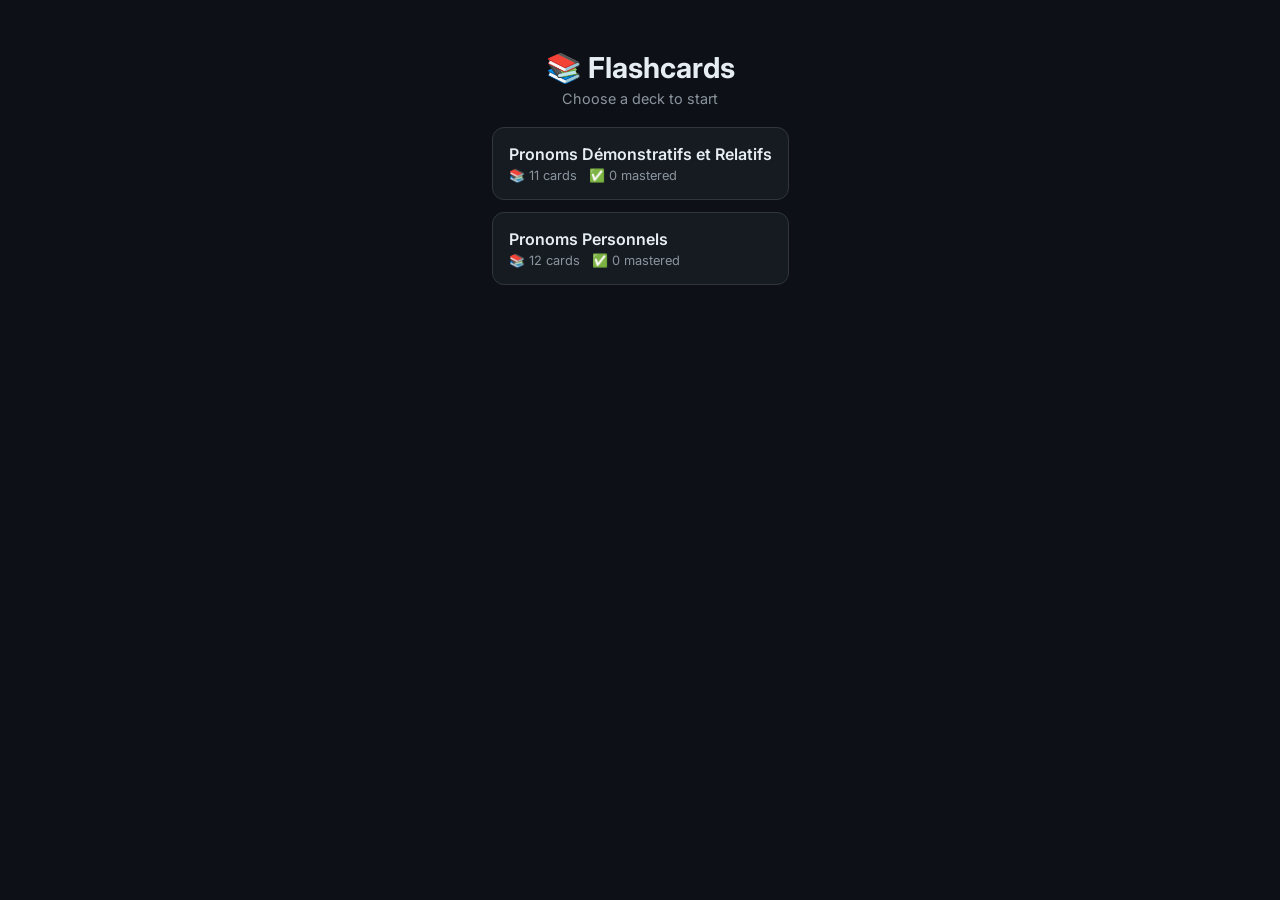
==== french-flashcards-main/index.html @ 209333be "Add files via upload" ====
<!DOCTYPE html>
<html lang="fr">
<head>
    <meta charset="UTF-8">
    <meta name="viewport" content="width=device-width, initial-scale=1.0, maximum-scale=1.0, user-scalable=no">
    <meta name="apple-mobile-web-app-capable" content="yes">
    <meta name="apple-mobile-web-app-status-bar-style" content="black-translucent">
    <meta name="theme-color" content="#0d1117">
    <title>Flashcards</title>
    <link rel="preconnect" href="https://fonts.googleapis.com">
    <link href="https://fonts.googleapis.com/css2?family=Amiri:wght@400;700&family=Inter:wght@400;500;600;700&display=swap" rel="stylesheet">
    <style>
        * { margin: 0; padding: 0; box-sizing: border-box; -webkit-tap-highlight-color: transparent; }
        
        :root {
            --bg-primary: #0d1117;
            --bg-secondary: #161b22;
            --bg-card: #1c2128;
            --border: #30363d;
            --text-primary: #e6edf3;
            --text-secondary: #8b949e;
            --accent-blue: #58a6ff;
            --accent-green: #3fb950;
            --accent-orange: #d29922;
            --accent-red: #f85149;
            --accent-purple: #a371f7;
        }

        body {
            font-family: 'Inter', -apple-system, sans-serif;
            background: var(--bg-primary);
            color: var(--text-primary);
            min-height: 100vh;
            overflow-x: hidden;
        }

        .page { display: none; min-height: 100vh; }
        .page.active { display: flex; flex-direction: column; }

        /* ========== COMMON ========== */
        .page-header {
            display: flex;
            align-items: center;
            gap: 12px;
            margin-bottom: 20px;
            padding: 20px;
            padding-bottom: 0;
        }
        .back-btn {
            width: 40px; height: 40px;
            background: var(--bg-secondary);
            border: 1px solid var(--border);
            border-radius: 10px;
            color: var(--text-primary);
            cursor: pointer;
            display: flex; align-items: center; justify-content: center;
            font-size: 1.2rem;
        }
        .page-title { flex: 1; font-size: 1.1rem; font-weight: 600; }
        .primary-btn {
            padding: 14px 28px;
            background: var(--accent-blue);
            border: none;
            border-radius: 10px;
            color: #fff;
            font-size: 1rem;
            font-weight: 600;
            cursor: pointer;
            width: 100%;
        }
        .secondary-btn {
            padding: 14px 28px;
            background: var(--bg-secondary);
            border: 1px solid var(--border);
            border-radius: 10px;
            color: var(--text-primary);
            font-size: 1rem;
            font-weight: 600;
            cursor: pointer;
            width: 100%;
        }

        /* ========== HOME PAGE ========== */
        #homePage { padding: 20px; padding-bottom: 100px; }
        .home-header { text-align: center; padding: 30px 0 20px; }
        .home-header h1 { font-size: 1.8rem; font-weight: 700; margin-bottom: 5px; }
        .home-header p { color: var(--text-secondary); font-size: 0.9rem; }
        .deck-grid { display: flex; flex-direction: column; gap: 12px; max-width: 500px; margin: 0 auto; }
        .deck-card {
            background: var(--bg-secondary);
            border: 1px solid var(--border);
            border-radius: 12px;
            padding: 16px;
            cursor: pointer;
        }
        .deck-card:active { transform: scale(0.98); }
        .deck-name { font-weight: 600; font-size: 1rem; margin-bottom: 4px; }
        .deck-meta { color: var(--text-secondary); font-size: 0.8rem; display: flex; gap: 12px; }

        /* ========== DECK PAGE ========== */
        #deckPage { padding: 20px; }
        .deck-stats { display: flex; justify-content: center; gap: 20px; margin-bottom: 25px; }
        .stat { text-align: center; }
        .stat-value { font-size: 1.5rem; font-weight: 700; }
        .stat-value.green { color: var(--accent-green); }
        .stat-value.orange { color: var(--accent-orange); }
        .stat-label { font-size: 0.75rem; color: var(--text-secondary); margin-top: 2px; }
        .mode-list { display: flex; flex-direction: column; gap: 10px; max-width: 400px; margin: 0 auto; }
        .mode-btn {
            display: flex; align-items: center; gap: 14px;
            padding: 16px 20px;
            background: var(--bg-secondary);
            border: 1px solid var(--border);
            border-radius: 12px;
            cursor: pointer;
        }
        .mode-btn:active { transform: scale(0.98); }
        .mode-icon { font-size: 1.5rem; width: 40px; text-align: center; }
        .mode-info { flex: 1; text-align: left; }
        .mode-name { font-weight: 600; font-size: 0.95rem; }
        .mode-desc { font-size: 0.8rem; color: var(--text-secondary); margin-top: 2px; }

        /* ========== CARDS MODE ========== */
        #cardsPage { padding: 20px; padding-left: 60px; padding-right: 60px; align-items: center; }
        .cards-header { width: 100%; max-width: 400px; display: flex; align-items: center; justify-content: space-between; margin-bottom: 15px; }
        .cards-progress { font-size: 0.95rem; font-weight: 600; }
        .settings-btn { width: 36px; height: 36px; background: var(--bg-secondary); border: 1px solid var(--border); border-radius: 8px; color: var(--text-primary); cursor: pointer; font-size: 1rem; }
        .progress-bar-container { width: 100%; max-width: 400px; display: flex; align-items: center; gap: 8px; margin-bottom: 20px; }
        .progress-side { width: 40px; height: 28px; border-radius: 6px; display: flex; align-items: center; justify-content: center; font-size: 0.8rem; font-weight: 600; }
        .progress-side.left { background: rgba(248, 81, 73, 0.2); color: var(--accent-red); }
        .progress-side.right { background: rgba(63, 185, 80, 0.2); color: var(--accent-green); }
        .progress-bar { flex: 1; height: 4px; background: var(--border); border-radius: 2px; overflow: hidden; }
        .progress-fill { height: 100%; background: linear-gradient(90deg, var(--accent-blue), var(--accent-purple)); transition: width 0.3s; }
        .card-wrapper { width: 100%; max-width: 360px; height: 400px; position: relative; margin-bottom: 20px; }
        .swipe-hint { position: absolute; top: 50%; transform: translateY(-50%); display: flex; flex-direction: column; align-items: center; gap: 4px; font-size: 0.7rem; font-weight: 600; opacity: 0.5; pointer-events: none; }
        .swipe-hint.left { left: -50px; color: var(--accent-orange); }
        .swipe-hint.right { right: -50px; color: var(--accent-green); }
        .swipe-hint .arrow { font-size: 1.2rem; }
        .swipe-card { width: 100%; height: 100%; position: absolute; border-radius: 16px; background: var(--bg-card); border: 2px solid var(--border); cursor: grab; touch-action: pan-y; transition: transform 0.1s, border-color 0.2s; overflow: hidden; }
        .swipe-card.swiping-right { border-color: var(--accent-green); }
        .swipe-card.swiping-left { border-color: var(--accent-orange); }
        .swipe-card.fly-right { transform: translateX(150%) rotate(30deg) !important; transition: transform 0.4s ease-out; }
        .swipe-card.fly-left { transform: translateX(-150%) rotate(-30deg) !important; transition: transform 0.4s ease-out; }
        .card-inner { width: 100%; height: 100%; position: relative; transform-style: preserve-3d; transition: transform 0.5s; }
        .card-inner.flipped { transform: rotateY(180deg); }
        .card-face { position: absolute; width: 100%; height: 100%; backface-visibility: hidden; display: flex; flex-direction: column; align-items: center; justify-content: center; padding: 25px; }
        .card-back { transform: rotateY(180deg); background: var(--bg-secondary); }
        .swipe-indicator { position: absolute; top: 20px; padding: 8px 16px; border-radius: 8px; font-weight: 700; font-size: 1rem; opacity: 0; transition: opacity 0.2s; }
        .swipe-indicator.left { left: 15px; background: var(--accent-orange); color: #000; }
        .swipe-indicator.right { right: 15px; background: var(--accent-green); color: #000; }
        .swipe-card.swiping-right .swipe-indicator.right, .swipe-card.swiping-left .swipe-indicator.left { opacity: 1; }
        .card-audio { position: absolute; top: 15px; left: 15px; width: 36px; height: 36px; background: var(--bg-secondary); border: 1px solid var(--border); border-radius: 8px; color: var(--text-primary); cursor: pointer; font-size: 1rem; }
        .card-star { position: absolute; top: 15px; right: 15px; width: 36px; height: 36px; background: transparent; border: none; color: var(--text-secondary); cursor: pointer; font-size: 1.3rem; }
        .card-star.active { color: var(--accent-orange); }
        .arabic-text { font-family: 'Amiri', serif; font-size: 3rem; line-height: 1.4; text-align: center; margin-bottom: 10px; }
        .translit-text { font-size: 1rem; color: var(--text-secondary); font-style: italic; }
        .french-text { font-size: 1.3rem; text-align: center; font-weight: 500; }
        .tap-hint { position: absolute; bottom: 20px; font-size: 0.8rem; color: var(--text-secondary); }
        .cards-controls { display: flex; gap: 15px; align-items: center; }
        .ctrl-btn { width: 50px; height: 50px; border-radius: 50%; border: 2px solid var(--border); background: var(--bg-secondary); color: var(--text-primary); cursor: pointer; font-size: 1.2rem; }
        .ctrl-btn.red { border-color: var(--accent-orange); color: var(--accent-orange); }
        .ctrl-btn.green { border-color: var(--accent-green); color: var(--accent-green); }
        .complete-screen { display: none; flex-direction: column; align-items: center; justify-content: center; text-align: center; padding: 40px 20px; flex: 1; }
        .complete-screen.active { display: flex; }
        .complete-emoji { font-size: 4rem; margin-bottom: 20px; }
        .complete-title { font-size: 1.5rem; font-weight: 700; margin-bottom: 10px; }
        .complete-stats { color: var(--text-secondary); margin-bottom: 30px; }

        /* ========== LEARN MODE ========== */
        #learnPage { padding: 20px; align-items: center; }
        .learn-header { width: 100%; max-width: 400px; margin-bottom: 15px; }
        .learn-title { text-align: center; font-size: 0.95rem; font-weight: 600; margin-bottom: 10px; }
        .learn-progress { display: flex; align-items: center; gap: 10px; }
        .learn-bar { flex: 1; height: 6px; background: var(--border); border-radius: 3px; overflow: hidden; }
        .learn-fill { height: 100%; background: var(--accent-green); transition: width 0.3s; }
        .learn-count { background: var(--bg-secondary); padding: 4px 10px; border-radius: 12px; font-size: 0.8rem; font-weight: 600; }
        .question-area { width: 100%; max-width: 400px; flex: 1; display: flex; flex-direction: column; align-items: center; justify-content: center; padding: 30px 0; }
        .retry-badge { background: var(--accent-orange); color: #000; padding: 4px 12px; border-radius: 12px; font-size: 0.75rem; font-weight: 600; margin-bottom: 15px; }
        .question-text { font-size: 1.4rem; font-weight: 600; text-align: center; margin-bottom: 40px; }
        .question-text.arabic { font-family: 'Amiri', serif; font-size: 2.5rem; }
        .answers-list { width: 100%; display: flex; flex-direction: column; gap: 10px; }
        .answer-btn { width: 100%; padding: 16px 20px; background: var(--bg-secondary); border: 2px solid var(--border); border-radius: 12px; color: var(--text-primary); font-size: 1rem; text-align: left; cursor: pointer; transition: all 0.2s; }
        .answer-btn.correct { border-color: var(--accent-green); background: rgba(63, 185, 80, 0.15); }
        .answer-btn.wrong { border-color: var(--accent-red); background: rgba(248, 81, 73, 0.15); }
        .answer-btn.arabic { font-family: 'Amiri', serif; font-size: 1.3rem; text-align: right; direction: rtl; }

        /* Written Answer */
        .written-input {
            width: 100%;
            padding: 16px 20px;
            background: var(--bg-secondary);
            border: 2px solid var(--border);
            border-radius: 12px;
            color: var(--text-primary);
            font-size: 1.1rem;
            text-align: center;
            outline: none;
            transition: border-color 0.2s;
        }
        .written-input:focus { border-color: var(--accent-blue); }
        .written-input.correct { border-color: var(--accent-green); background: rgba(63, 185, 80, 0.1); }
        .written-input.wrong { border-color: var(--accent-red); background: rgba(248, 81, 73, 0.1); }
        .written-feedback { text-align: center; }
        .written-feedback.correct { background: rgba(63, 185, 80, 0.15); color: var(--accent-green); }
        .written-feedback.wrong { background: rgba(248, 81, 73, 0.15); color: var(--accent-red); }
        .written-feedback .correct-answer { margin-top: 8px; color: var(--accent-green); font-weight: 600; }
        
        /* Mode selector in options */
        .mode-toggle { display: flex; background: var(--bg-secondary); border-radius: 8px; overflow: hidden; }
        .mode-toggle-btn {
            flex: 1;
            padding: 10px;
            border: none;
            background: transparent;
            color: var(--text-secondary);
            cursor: pointer;
            font-size: 0.85rem;
            transition: all 0.2s;
        }
        .mode-toggle-btn.active { background: var(--accent-blue); color: #fff; }
        
        .correction-options { margin-top: 10px; }
        .correction-option {
            display: flex;
            align-items: center;
            padding: 10px;
            border-radius: 8px;
            cursor: pointer;
            margin-bottom: 5px;
            transition: background 0.2s;
        }
        .correction-option:hover { background: var(--bg-card); }
        .correction-option.active { background: rgba(88, 166, 255, 0.15); }
        .correction-radio {
            width: 18px; height: 18px;
            border: 2px solid var(--border);
            border-radius: 50%;
            margin-right: 12px;
            display: flex; align-items: center; justify-content: center;
        }
        .correction-option.active .correction-radio { border-color: var(--accent-blue); }
        .correction-option.active .correction-radio::after {
            content: '';
            width: 10px; height: 10px;
            background: var(--accent-blue);
            border-radius: 50%;
        }
        .correction-label { font-size: 0.9rem; }
        .correction-desc { font-size: 0.75rem; color: var(--text-secondary); margin-top: 2px; }

        /* ========== TEST MODE ========== */
        #testConfigPage, #testPage, #testResultsPage { padding: 20px; }
        .config-section { max-width: 400px; margin: 0 auto; width: 100%; }
        .config-title { font-size: 1.5rem; font-weight: 700; margin-bottom: 25px; }
        .config-subtitle { font-size: 0.85rem; color: var(--text-secondary); margin-bottom: 5px; }
        .config-group { background: var(--bg-secondary); border-radius: 12px; padding: 15px; margin-bottom: 12px; }
        .config-row { display: flex; align-items: center; justify-content: space-between; padding: 10px 0; }
        .config-row:not(:last-child) { border-bottom: 1px solid var(--border); }
        .config-label { font-size: 0.95rem; }
        .toggle { width: 48px; height: 28px; background: var(--border); border-radius: 14px; position: relative; cursor: pointer; transition: background 0.2s; }
        .toggle.active { background: var(--accent-blue); }
        .toggle::after { content: ''; position: absolute; width: 22px; height: 22px; background: #fff; border-radius: 50%; top: 3px; left: 3px; transition: transform 0.2s; }
        .toggle.active::after { transform: translateX(20px); }
        .config-select { background: var(--bg-card); border: 1px solid var(--border); border-radius: 8px; padding: 8px 12px; color: var(--text-primary); font-size: 0.9rem; }
        .start-test-btn { margin-top: 30px; }

        /* Test Progress */
        .test-progress { width: 100%; height: 4px; background: var(--border); margin-bottom: 20px; }
        .test-progress-fill { height: 100%; background: var(--accent-green); transition: width 0.3s; }
        .test-counter { text-align: center; font-weight: 600; margin-bottom: 30px; }
        .test-question { max-width: 400px; margin: 0 auto; width: 100%; flex: 1; display: flex; flex-direction: column; justify-content: center; }
        .test-question-text { font-size: 1.4rem; font-weight: 600; text-align: center; margin-bottom: 40px; }
        .test-question-text.arabic { font-family: 'Amiri', serif; font-size: 2.5rem; }
        .test-answers { display: flex; flex-direction: column; gap: 10px; }
        .test-answer-btn { width: 100%; padding: 16px 20px; background: var(--bg-secondary); border: 2px solid var(--border); border-radius: 12px; color: var(--text-primary); font-size: 1rem; text-align: left; cursor: pointer; }
        .test-answer-btn.selected { border-color: var(--accent-blue); background: rgba(88, 166, 255, 0.1); }
        .test-answer-btn.arabic { font-family: 'Amiri', serif; font-size: 1.3rem; text-align: right; direction: rtl; }

        /* Test Results */
        .results-header { text-align: center; margin-bottom: 30px; }
        .results-title { font-size: 1.5rem; font-weight: 700; margin-bottom: 20px; }
        .results-chart { position: relative; width: 120px; height: 120px; margin: 0 auto 20px; }
        .results-chart svg { transform: rotate(-90deg); }
        .results-chart-text { position: absolute; top: 50%; left: 50%; transform: translate(-50%, -50%); font-size: 1.5rem; font-weight: 700; }
        .results-stats { display: flex; justify-content: center; gap: 30px; margin-bottom: 30px; }
        .results-stat { display: flex; align-items: center; gap: 8px; }
        .results-stat-dot { width: 12px; height: 12px; border-radius: 50%; }
        .results-stat-dot.green { background: var(--accent-green); }
        .results-stat-dot.red { background: var(--accent-red); }
        .results-actions { display: flex; flex-direction: column; gap: 10px; max-width: 400px; margin: 0 auto 30px; }
        .results-history { max-width: 400px; margin: 0 auto; }
        .results-history-title { font-weight: 600; margin-bottom: 15px; }
        .result-item { background: var(--bg-secondary); border-radius: 12px; padding: 15px; margin-bottom: 10px; }
        .result-question { font-size: 0.9rem; color: var(--text-secondary); margin-bottom: 10px; }
        .result-answers { display: flex; gap: 15px; align-items: center; flex-wrap: wrap; }
        .result-answer { display: flex; align-items: center; gap: 6px; }
        .result-answer.correct { color: var(--accent-green); }
        .result-answer.wrong { color: var(--accent-red); }
        .result-answer .icon { font-size: 1.1rem; }
        .result-status { padding: 6px 12px; border-radius: 6px; font-size: 0.8rem; font-weight: 600; display: flex; align-items: center; gap: 6px; }
        .result-status.correct { background: var(--accent-green); color: #000; }
        .result-status.incorrect { background: var(--accent-red); color: #fff; }

        /* ========== MATCH MODE ========== */
        #matchIntroPage, #matchPage { padding: 20px; align-items: center; }
        .match-intro { text-align: center; max-width: 350px; }
        .match-intro-visual { margin: 40px 0; }
        .match-intro-grid { display: grid; grid-template-columns: repeat(4, 40px); gap: 8px; justify-content: center; }
        .match-intro-cell { width: 40px; height: 40px; background: var(--bg-secondary); border-radius: 8px; display: flex; align-items: center; justify-content: center; }
        .match-intro-cell.success { background: var(--accent-green); color: #000; }
        .match-intro-title { font-size: 1.5rem; font-weight: 700; margin-bottom: 15px; }
        .match-intro-desc { color: var(--text-secondary); margin-bottom: 30px; line-height: 1.5; }
        
        .match-header { width: 100%; display: flex; align-items: center; justify-content: space-between; margin-bottom: 20px; }
        .match-timer { font-size: 1.1rem; font-weight: 600; }
        .match-controls { display: flex; gap: 10px; }
        .match-ctrl-btn { width: 36px; height: 36px; background: var(--bg-secondary); border: 1px solid var(--border); border-radius: 8px; color: var(--text-primary); cursor: pointer; font-size: 1rem; }
        
        .match-grid { display: grid; grid-template-columns: repeat(3, 1fr); gap: 8px; width: 100%; max-width: 400px; }
        .match-cell {
            aspect-ratio: 1;
            background: var(--bg-secondary);
            border: 2px solid var(--border);
            border-radius: 12px;
            display: flex;
            align-items: center;
            justify-content: center;
            text-align: center;
            padding: 8px;
            cursor: pointer;
            font-size: 0.85rem;
            transition: all 0.2s;
            word-break: break-word;
        }
        .match-cell.arabic { font-family: 'Amiri', serif; font-size: 1.1rem; direction: rtl; }
        .match-cell.selected { border-color: var(--accent-purple); background: rgba(163, 113, 247, 0.2); }
        .match-cell.correct { border-color: var(--accent-green); background: var(--accent-green); color: #000; }
        .match-cell.wrong { border-color: var(--accent-red); background: var(--accent-red); color: #fff; animation: shake 0.4s; }
        .match-cell.matched { opacity: 0; pointer-events: none; transition: opacity 0.3s; }
        
        @keyframes shake {
            0%, 100% { transform: translateX(0); }
            20% { transform: translateX(-8px); }
            40% { transform: translateX(8px); }
            60% { transform: translateX(-8px); }
            80% { transform: translateX(8px); }
        }

        .match-complete { text-align: center; }
        .match-complete-time { font-size: 2rem; font-weight: 700; color: var(--accent-green); margin-bottom: 10px; }
        .match-complete-text { color: var(--text-secondary); margin-bottom: 30px; }

        /* ========== OPTIONS MODAL ========== */
        .modal-overlay { display: none; position: fixed; inset: 0; background: rgba(0,0,0,0.7); z-index: 100; align-items: flex-end; justify-content: center; }
        .modal-overlay.active { display: flex; }
        .modal { width: 100%; max-width: 500px; background: var(--bg-secondary); border-radius: 20px 20px 0 0; padding: 20px; max-height: 80vh; overflow-y: auto; }
        .modal-header { display: flex; align-items: center; justify-content: space-between; margin-bottom: 20px; }
        .modal-title { font-size: 1.1rem; font-weight: 600; }
        .modal-close { width: 32px; height: 32px; background: var(--bg-card); border: none; border-radius: 8px; color: var(--text-primary); cursor: pointer; font-size: 1.2rem; }
        .option-group { background: var(--bg-card); border-radius: 12px; padding: 15px; margin-bottom: 12px; }
        .option-group-title { font-size: 0.8rem; color: var(--text-secondary); margin-bottom: 10px; }
        .option-row { display: flex; align-items: center; justify-content: space-between; padding: 8px 0; }
        .option-label { font-size: 0.95rem; }
        .side-selector { display: flex; background: var(--bg-secondary); border-radius: 8px; overflow: hidden; }
        .side-btn { padding: 8px 16px; border: none; background: transparent; color: var(--text-secondary); cursor: pointer; font-size: 0.85rem; }
        .side-btn.active { background: var(--accent-blue); color: #fff; }

        @media (max-width: 400px) {
            .arabic-text { font-size: 2.4rem; }
            .card-wrapper { height: 350px; }
            .question-text.arabic { font-size: 2rem; }
            .match-cell { font-size: 0.75rem; }
            .match-cell.arabic { font-size: 0.95rem; }
        }

        /* RTL Support */
        [dir="rtl"] .page-header { flex-direction: row-reverse; }
        [dir="rtl"] .mode-btn { flex-direction: row-reverse; text-align: right; }
        [dir="rtl"] .mode-info { text-align: right; }
        [dir="rtl"] .deck-meta { flex-direction: row-reverse; }
        [dir="rtl"] .cards-header { flex-direction: row-reverse; }
        [dir="rtl"] .progress-bar-container { flex-direction: row-reverse; }
        [dir="rtl"] .swipe-hint.left { left: auto; right: -50px; }
        [dir="rtl"] .swipe-hint.right { right: auto; left: -50px; }
        [dir="rtl"] .config-row { flex-direction: row-reverse; }
        [dir="rtl"] .option-row { flex-direction: row-reverse; }
        [dir="rtl"] .results-stat { flex-direction: row-reverse; }
        [dir="rtl"] .result-answers { flex-direction: row-reverse; }
        [dir="rtl"] .learn-progress { flex-direction: row-reverse; }
        [dir="rtl"] .match-header { flex-direction: row-reverse; }
        [dir="rtl"] .modal-header { flex-direction: row-reverse; }
        [dir="rtl"] .answer-btn { text-align: right; }
        [dir="rtl"] .test-answer-btn { text-align: right; }
    </style>
</head>
<body>

    <!-- HOME PAGE -->
    <div class="page active" id="homePage">
        <div class="home-header">
            <h1>📚 Flashcards</h1>
            <p>Choisis un deck pour commencer</p>
        </div>
        <div class="deck-grid" id="deckGrid"></div>
    </div>

    <!-- DECK PAGE -->
    <div class="page" id="deckPage">
        <div class="page-header">
            <button class="back-btn" onclick="showPage('homePage')">←</button>
            <div class="page-title" id="deckTitle">Deck</div>
        </div>
        <div class="deck-stats">
            <div class="stat">
                <div class="stat-value green" id="statKnown">0</div>
                <div class="stat-label">Acquis</div>
            </div>
            <div class="stat">
                <div class="stat-value orange" id="statLearning">0</div>
                <div class="stat-label">En cours</div>
            </div>
        </div>
        <div class="mode-list">
            <div class="mode-btn" onclick="startCardsMode()">
                <div class="mode-icon">🃏</div>
                <div class="mode-info">
                    <div class="mode-name">Cartes</div>
                    <div class="mode-desc">Swipe pour trier ce que tu connais</div>
                </div>
            </div>
            <div class="mode-btn" onclick="startLearnMode()">
                <div class="mode-icon">📖</div>
                <div class="mode-info">
                    <div class="mode-name">Apprendre</div>
                    <div class="mode-desc">QCM avec répétition intelligente</div>
                </div>
            </div>
            <div class="mode-btn" onclick="startTestConfig()">
                <div class="mode-icon">📝</div>
                <div class="mode-info">
                    <div class="mode-name">Test</div>
                    <div class="mode-desc">Évalue tes connaissances</div>
                </div>
            </div>
            <div class="mode-btn" onclick="startMatchIntro()">
                <div class="mode-icon">🔗</div>
                <div class="mode-info">
                    <div class="mode-name">Associer</div>
                    <div class="mode-desc">Relie les paires rapidement</div>
                </div>
            </div>
        </div>
    </div>

    <!-- CARDS MODE -->
    <div class="page" id="cardsPage">
        <div class="cards-header">
            <button class="back-btn" onclick="exitMode()">←</button>
            <div class="cards-progress" id="cardsProgress">1 / 10</div>
            <button class="settings-btn" onclick="openOptions()">⚙️</button>
        </div>
        <div class="progress-bar-container">
            <div class="progress-side left" id="countLeft">0</div>
            <div class="progress-bar"><div class="progress-fill" id="cardsProgressBar"></div></div>
            <div class="progress-side right" id="countRight">0</div>
        </div>
        <div class="card-wrapper" id="cardWrapper">
            <div class="swipe-hint left"><span class="arrow">←</span><span>À revoir</span></div>
            <div class="swipe-hint right"><span class="arrow">→</span><span>Acquis</span></div>
            <div class="swipe-card" id="swipeCard">
                <div class="swipe-indicator left">En cours</div>
                <div class="swipe-indicator right">Acquis</div>
                <button class="card-audio" onclick="event.stopPropagation(); speakCurrent()">🔊</button>
                <button class="card-star" id="starBtn" onclick="event.stopPropagation(); toggleStar()">☆</button>
                <div class="card-inner" id="cardInner">
                    <div class="card-face card-front">
                        <div class="arabic-text" id="cardFrontText"></div>
                        <div class="translit-text" id="cardTranslit"></div>
                        <div class="tap-hint">Appuie pour retourner</div>
                    </div>
                    <div class="card-face card-back">
                        <div class="french-text" id="cardBackText"></div>
                    </div>
                </div>
            </div>
        </div>
        <div class="cards-controls">
            <button class="ctrl-btn" onclick="undoCard()">↩️</button>
            <button class="ctrl-btn red" onclick="swipeLeft()">✕</button>
            <button class="ctrl-btn green" onclick="swipeRight()">✓</button>
        </div>
        <div class="complete-screen" id="cardsComplete">
            <div class="complete-emoji">🎉</div>
            <div class="complete-title">Bravo !</div>
            <div class="complete-stats" id="cardsCompleteStats"></div>
            <button class="primary-btn" onclick="exitMode()">Retour</button>
        </div>
    </div>

    <!-- LEARN MODE -->
    <div class="page" id="learnPage">
        <div class="page-header">
            <button class="back-btn" onclick="exitMode()">←</button>
            <div class="page-title">Apprendre</div>
            <button class="settings-btn" onclick="openOptions('learn')">⚙️</button>
        </div>
        <div class="learn-header">
            <div class="learn-title" id="learnCycle">Cycle d'apprentissage 1</div>
            <div class="learn-progress">
                <div class="learn-bar"><div class="learn-fill" id="learnProgressBar"></div></div>
                <div class="learn-count" id="learnCount">0</div>
            </div>
        </div>
        <div class="question-area" id="questionArea">
            <div class="retry-badge" id="retryBadge" style="display:none">Essayons à nouveau</div>
            <div class="question-text" id="questionText"></div>
            <div class="answers-list" id="answersList"></div>
            <div class="written-answer-area" id="writtenAnswerArea" style="display:none; width:100%;">
                <input type="text" class="written-input" id="writtenInput" placeholder="" autocomplete="off" autocapitalize="off">
                <button class="primary-btn" style="margin-top:10px" id="submitWrittenBtn" onclick="submitWrittenAnswer()">Valider</button>
                <div class="written-feedback" id="writtenFeedback" style="display:none; margin-top:15px; padding:15px; border-radius:10px;"></div>
            </div>
        </div>
        <div class="complete-screen" id="learnComplete">
            <div class="complete-emoji">🏆</div>
            <div class="complete-title">Cycle terminé !</div>
            <div class="complete-stats" id="learnCompleteStats"></div>
            <button class="primary-btn" onclick="nextLearnCycle()">Cycle suivant</button>
            <button class="secondary-btn" style="margin-top:10px" onclick="exitMode()">Terminer</button>
        </div>
    </div>

    <!-- TEST CONFIG PAGE -->
    <div class="page" id="testConfigPage">
        <div class="page-header">
            <button class="back-btn" onclick="exitMode()">←</button>
            <div class="page-title" id="testDeckName"></div>
        </div>
        <div class="config-section">
            <div class="config-title" id="configTestTitle">Configurez votre test</div>
            <div class="config-group">
                <div class="config-row">
                    <span class="config-label" id="configNumQLabel">Nombre de questions</span>
                    <select class="config-select" id="testNumQuestions">
                        <option value="5">5</option>
                        <option value="10">10</option>
                        <option value="15" selected>15</option>
                        <option value="20">20</option>
                        <option value="all">Toutes</option>
                    </select>
                </div>
            </div>
            <div class="config-group">
                <div class="option-group-title" id="testAnswerModeTitle">Mode de réponse</div>
                <div class="mode-toggle">
                    <button class="mode-toggle-btn active" id="testModeQCM" onclick="setTestAnswerMode('qcm')">Choix multiple</button>
                    <button class="mode-toggle-btn" id="testModeWritten" onclick="setTestAnswerMode('written')">Réponse écrite</button>
                </div>
                <div class="correction-options" id="testCorrectionOptions" style="display:none; margin-top:10px;">
                    <div class="correction-option active" data-level="flexible" onclick="setTestCorrectionLevel('flexible')">
                        <div class="correction-radio"></div>
                        <div>
                            <div class="correction-label">Flexible</div>
                            <div class="correction-desc">Tolère les fautes mineures et accents</div>
                        </div>
                    </div>
                    <div class="correction-option" data-level="moderate" onclick="setTestCorrectionLevel('moderate')">
                        <div class="correction-radio"></div>
                        <div>
                            <div class="correction-label">Modéré</div>
                            <div class="correction-desc">Tolère les accents, orthographe exacte</div>
                        </div>
                    </div>
                    <div class="correction-option" data-level="strict" onclick="setTestCorrectionLevel('strict')">
                        <div class="correction-radio"></div>
                        <div>
                            <div class="correction-label">Strict</div>
                            <div class="correction-desc">Réponse exacte requise</div>
                        </div>
                    </div>
                </div>
            </div>
            <button class="primary-btn start-test-btn" onclick="startTest()">Commencer le test</button>
        </div>
    </div>

    <!-- TEST PAGE -->
    <div class="page" id="testPage">
        <div class="page-header">
            <button class="back-btn" onclick="exitMode()">←</button>
            <div class="page-title" id="testCounter">1 / 15</div>
        </div>
        <div class="test-progress"><div class="test-progress-fill" id="testProgressFill"></div></div>
        <div class="test-question" id="testQuestionArea">
            <div class="test-question-text" id="testQuestionText"></div>
            <div class="test-answers" id="testAnswers"></div>
            <div class="test-written-area" id="testWrittenArea" style="display:none; width:100%; max-width:400px; margin:0 auto;">
                <input type="text" class="written-input" id="testWrittenInput" placeholder="" autocomplete="off" autocapitalize="off">
            </div>
        </div>
        <div style="padding: 20px; max-width: 400px; margin: 0 auto; width: 100%;">
            <button class="primary-btn" id="testNextBtn" onclick="nextTestQuestion()" disabled>Suivant</button>
        </div>
    </div>

    <!-- TEST RESULTS PAGE -->
    <div class="page" id="testResultsPage">
        <div class="page-header">
            <button class="back-btn" onclick="exitMode()">←</button>
            <div class="page-title" id="testResultsCounter">15 / 15</div>
        </div>
        <div class="test-progress"><div class="test-progress-fill" style="width:100%"></div></div>
        <div style="padding: 20px; overflow-y: auto; flex: 1;">
            <div class="results-header">
                <div class="results-title" id="resultsTitle">Vous êtes en train d'apprendre !</div>
                <div class="results-chart">
                    <svg width="120" height="120" viewBox="0 0 120 120">
                        <circle cx="60" cy="60" r="50" fill="none" stroke="var(--border)" stroke-width="12"/>
                        <circle cx="60" cy="60" r="50" fill="none" stroke="var(--accent-green)" stroke-width="12" 
                                stroke-dasharray="314" stroke-dashoffset="314" id="resultsCircle"/>
                        <circle cx="60" cy="60" r="50" fill="none" stroke="var(--accent-orange)" stroke-width="12" 
                                stroke-dasharray="314" stroke-dashoffset="314" id="resultsCircleWrong"/>
                    </svg>
                    <div class="results-chart-text" id="resultsPercent">0%</div>
                </div>
                <div class="results-stats">
                    <div class="results-stat"><div class="results-stat-dot green"></div><span>Correct</span><span id="resultsCorrectCount">0</span></div>
                    <div class="results-stat"><div class="results-stat-dot red"></div><span>Incorrect</span><span id="resultsWrongCount">0</span></div>
                </div>
            </div>
            <div class="results-actions">
                <button class="primary-btn" onclick="startLearnMode()">📖 Mode Apprendre</button>
                <button class="secondary-btn" onclick="startTestConfig()">🔄 Nouveau test</button>
            </div>
            <div class="results-history">
                <div class="results-history-title">Vos réponses</div>
                <div id="resultsHistoryList"></div>
            </div>
        </div>
    </div>

    <!-- MATCH INTRO PAGE -->
    <div class="page" id="matchIntroPage">
        <div class="page-header">
            <button class="back-btn" onclick="exitMode()">←</button>
            <div class="page-title"></div>
        </div>
        <div class="match-intro" style="flex:1; display:flex; flex-direction:column; justify-content:center;">
            <div class="match-intro-visual">
                <div class="match-intro-grid">
                    <div class="match-intro-cell"></div>
                    <div class="match-intro-cell success">✓</div>
                    <div class="match-intro-cell"></div>
                    <div class="match-intro-cell"></div>
                    <div class="match-intro-cell"></div>
                    <div class="match-intro-cell"></div>
                    <div class="match-intro-cell success">✓</div>
                    <div class="match-intro-cell"></div>
                </div>
            </div>
            <div class="match-intro-title">Prêt à jouer ?</div>
            <div class="match-intro-desc">Associez tous les termes avec leurs définitions le plus rapidement possible. Si vous vous trompez, une pénalité de temps sera ajoutée !</div>
            <button class="primary-btn" onclick="startMatch()">Commencer le jeu</button>
        </div>
    </div>

    <!-- MATCH PAGE -->
    <div class="page" id="matchPage">
        <div class="match-header">
            <button class="back-btn" onclick="exitMode()">←</button>
            <div class="match-timer" id="matchTimer">0,0 secondes</div>
            <div class="match-controls">
                <button class="match-ctrl-btn" onclick="restartMatch()">↻</button>
            </div>
        </div>
        <div class="match-grid" id="matchGrid"></div>
        <div class="complete-screen" id="matchComplete">
            <div class="complete-emoji">🎉</div>
            <div class="match-complete-time" id="matchFinalTime">12,5 secondes</div>
            <div class="match-complete-text">Toutes les paires trouvées !</div>
            <button class="primary-btn" onclick="restartMatch()">Rejouer</button>
            <button class="secondary-btn" style="margin-top:10px" onclick="exitMode()">Retour</button>
        </div>
    </div>

    <!-- OPTIONS MODAL -->
    <div class="modal-overlay" id="optionsModal">
        <div class="modal">
            <div class="modal-header">
                <div class="modal-title">Options</div>
                <button class="modal-close" onclick="closeOptions()">✕</button>
            </div>
            <div class="option-group">
                <div class="option-group-title">Général</div>
                <div class="option-row">
                    <span class="option-label">Mélanger les cartes</span>
                    <div class="toggle" id="toggleShuffle" onclick="toggleOption('shuffle')"></div>
                </div>
            </div>
            <div class="option-group">
                <div class="option-group-title">Côté de la carte</div>
                <div class="option-row">
                    <span class="option-label">Recto</span>
                    <div class="side-selector">
                        <button class="side-btn active" data-side="arabic" onclick="setSide('arabic')">Arabe</button>
                        <button class="side-btn" data-side="french" onclick="setSide('french')">Français</button>
                    </div>
                </div>
            </div>
            <!-- Learn/Test specific options -->
            <div class="option-group" id="answerModeGroup" style="display:none;">
                <div class="option-group-title" id="answerModeTitle">Mode de réponse</div>
                <div class="mode-toggle">
                    <button class="mode-toggle-btn active" id="modeQCM" onclick="setAnswerMode('qcm')">Choix multiple</button>
                    <button class="mode-toggle-btn" id="modeWritten" onclick="setAnswerMode('written')">Réponse écrite</button>
                </div>
                <div class="correction-options" id="correctionOptions" style="display:none;">
                    <div class="correction-option active" onclick="setCorrectionLevel('flexible')">
                        <div class="correction-radio"></div>
                        <div>
                            <div class="correction-label">Flexible</div>
                            <div class="correction-desc">Tolère les fautes mineures et accents</div>
                        </div>
                    </div>
                    <div class="correction-option" onclick="setCorrectionLevel('moderate')">
                        <div class="correction-radio"></div>
                        <div>
                            <div class="correction-label">Modéré</div>
                            <div class="correction-desc">Tolère les accents, orthographe exacte</div>
                        </div>
                    </div>
                    <div class="correction-option" onclick="setCorrectionLevel('strict')">
                        <div class="correction-radio"></div>
                        <div>
                            <div class="correction-label">Strict</div>
                            <div class="correction-desc">Réponse exacte requise</div>
                        </div>
                    </div>
                </div>
            </div>
            <button class="primary-btn" style="margin-top:10px" onclick="restartWithOptions()">Parcourir à nouveau</button>
        </div>
    </div>

    <script src="data/decks.js"></script>
    <script>
        // ========== i18n ==========
        const translations = {
            fr: {
                appTitle: '📚 Flashcards',
                chooseDecek: 'Choisis un deck pour commencer',
                cards: 'cartes',
                mastered: 'acquis',
                learning: 'En cours',
                known: 'Acquis',
                // Modes
                modeCards: 'Cartes',
                modeCardsDesc: 'Swipe pour trier ce que tu connais',
                modeLearn: 'Apprendre',
                modeLearnDesc: 'QCM avec répétition intelligente',
                modeTest: 'Test',
                modeTestDesc: 'Évalue tes connaissances',
                modeMatch: 'Associer',
                modeMatchDesc: 'Relie les paires rapidement',
                // Cards
                tapToFlip: 'Appuie pour retourner',
                toReview: 'À revoir',
                // Learn
                learningCycle: "Cycle d'apprentissage",
                tryAgain: 'Essayons à nouveau',
                cycleComplete: 'Cycle terminé !',
                correct: 'correct',
                errors: 'erreurs',
                nextCycle: 'Cycle suivant',
                finish: 'Terminer',
                congrats: 'Bravo !',
                allLearned: 'Bravo ! Tu as tout appris ! 🎉',
                // Test
                configureTest: 'Configurez votre test',
                numQuestions: 'Nombre de questions',
                multipleChoice: 'Choix multiple',
                startTest: 'Commencer le test',
                next: 'Suivant',
                yourResults: 'Vos résultats',
                youAreLearning: "Vous êtes en train d'apprendre !",
                wellDone: 'Bien joué !',
                excellent: 'Excellent ! 🌟',
                correctLabel: 'Correct',
                incorrectLabel: 'Incorrect',
                learnMode: '📖 Mode Apprendre',
                newTest: '🔄 Nouveau test',
                yourAnswers: 'Vos réponses',
                // Match
                readyToPlay: 'Prêt à jouer ?',
                matchInstructions: 'Associez tous les termes avec leurs définitions le plus rapidement possible. Si vous vous trompez, une pénalité de temps sera ajoutée !',
                startGame: 'Commencer le jeu',
                seconds: 'secondes',
                allPairsFound: 'Toutes les paires trouvées !',
                playAgain: 'Rejouer',
                back: 'Retour',
                // Options
                options: 'Options',
                shuffleCards: 'Mélanger les cartes',
                cardSide: 'Côté de la carte',
                front: 'Recto',
                arabic: 'Arabe',
                french: 'Français',
                browseAgain: 'Parcourir à nouveau',
                general: 'Général',
                all: 'Toutes',
                // Written answers
                answerMode: 'Mode de réponse',
                multipleChoice: 'Choix multiple',
                writtenAnswer: 'Réponse écrite',
                correctionLevel: 'Niveau de correction',
                flexible: 'Flexible',
                moderate: 'Modéré',
                strict: 'Strict',
                flexibleDesc: 'Tolère les fautes mineures et accents',
                moderateDesc: 'Tolère les accents, orthographe exacte',
                strictDesc: 'Réponse exacte requise',
                typeYourAnswer: 'Tapez votre réponse...',
                submit: 'Valider',
                correctAnswerWas: 'Bonne réponse :',
                yourAnswerWas: 'Votre réponse :'
            },
            en: {
                appTitle: '📚 Flashcards',
                chooseDeck: 'Choose a deck to start',
                cards: 'cards',
                mastered: 'mastered',
                learning: 'Learning',
                known: 'Known',
                // Modes
                modeCards: 'Cards',
                modeCardsDesc: 'Swipe to sort what you know',
                modeLearn: 'Learn',
                modeLearnDesc: 'Quiz with smart repetition',
                modeTest: 'Test',
                modeTestDesc: 'Evaluate your knowledge',
                modeMatch: 'Match',
                modeMatchDesc: 'Match pairs quickly',
                // Cards
                tapToFlip: 'Tap to flip',
                toReview: 'To review',
                // Learn
                learningCycle: 'Learning cycle',
                tryAgain: 'Let\'s try again',
                cycleComplete: 'Cycle complete!',
                correct: 'correct',
                errors: 'errors',
                nextCycle: 'Next cycle',
                finish: 'Finish',
                congrats: 'Well done!',
                allLearned: 'Congrats! You learned everything! 🎉',
                // Test
                configureTest: 'Configure your test',
                numQuestions: 'Number of questions',
                multipleChoice: 'Multiple choice',
                startTest: 'Start test',
                next: 'Next',
                yourResults: 'Your results',
                youAreLearning: 'You\'re learning!',
                wellDone: 'Well done!',
                excellent: 'Excellent! 🌟',
                correctLabel: 'Correct',
                incorrectLabel: 'Incorrect',
                learnMode: '📖 Learn mode',
                newTest: '🔄 New test',
                yourAnswers: 'Your answers',
                // Match
                readyToPlay: 'Ready to play?',
                matchInstructions: 'Match all terms with their definitions as fast as possible. If you make a mistake, a time penalty will be added!',
                startGame: 'Start game',
                seconds: 'seconds',
                allPairsFound: 'All pairs found!',
                playAgain: 'Play again',
                back: 'Back',
                // Options
                options: 'Options',
                shuffleCards: 'Shuffle cards',
                cardSide: 'Card side',
                front: 'Front',
                arabic: 'Arabic',
                french: 'French',
                browseAgain: 'Browse again',
                general: 'General',
                all: 'All',
                // Written answers
                answerMode: 'Answer mode',
                multipleChoice: 'Multiple choice',
                writtenAnswer: 'Written answer',
                correctionLevel: 'Correction level',
                flexible: 'Flexible',
                moderate: 'Moderate',
                strict: 'Strict',
                flexibleDesc: 'Tolerates minor typos and accents',
                moderateDesc: 'Tolerates accents, exact spelling',
                strictDesc: 'Exact answer required',
                typeYourAnswer: 'Type your answer...',
                submit: 'Submit',
                correctAnswerWas: 'Correct answer:',
                yourAnswerWas: 'Your answer:'
            },
            ar: {
                appTitle: '📚 البطاقات التعليمية',
                chooseDeck: 'اختر مجموعة للبدء',
                cards: 'بطاقات',
                mastered: 'متقن',
                learning: 'قيد التعلم',
                known: 'معروف',
                // Modes
                modeCards: 'البطاقات',
                modeCardsDesc: 'اسحب لفرز ما تعرفه',
                modeLearn: 'تعلّم',
                modeLearnDesc: 'اختبار مع تكرار ذكي',
                modeTest: 'اختبار',
                modeTestDesc: 'قيّم معرفتك',
                modeMatch: 'وصّل',
                modeMatchDesc: 'وصّل الأزواج بسرعة',
                // Cards
                tapToFlip: 'اضغط للقلب',
                toReview: 'للمراجعة',
                // Learn
                learningCycle: 'دورة التعلم',
                tryAgain: 'لنحاول مرة أخرى',
                cycleComplete: 'اكتملت الدورة!',
                correct: 'صحيح',
                errors: 'أخطاء',
                nextCycle: 'الدورة التالية',
                finish: 'إنهاء',
                congrats: 'أحسنت!',
                allLearned: 'ممتاز! لقد تعلمت كل شيء! 🎉',
                // Test
                configureTest: 'إعداد الاختبار',
                numQuestions: 'عدد الأسئلة',
                multipleChoice: 'اختيار متعدد',
                startTest: 'ابدأ الاختبار',
                next: 'التالي',
                yourResults: 'نتائجك',
                youAreLearning: 'أنت في طور التعلم!',
                wellDone: 'أحسنت!',
                excellent: 'ممتاز! 🌟',
                correctLabel: 'صحيح',
                incorrectLabel: 'خطأ',
                learnMode: '📖 وضع التعلم',
                newTest: '🔄 اختبار جديد',
                yourAnswers: 'إجاباتك',
                // Match
                readyToPlay: 'مستعد للعب؟',
                matchInstructions: 'وصّل جميع المصطلحات بتعريفاتها بأسرع وقت ممكن. إذا أخطأت، ستُضاف عقوبة زمنية!',
                startGame: 'ابدأ اللعبة',
                seconds: 'ثواني',
                allPairsFound: 'تم العثور على جميع الأزواج!',
                playAgain: 'العب مرة أخرى',
                back: 'رجوع',
                // Options
                options: 'الخيارات',
                shuffleCards: 'خلط البطاقات',
                cardSide: 'وجه البطاقة',
                front: 'الأمام',
                arabic: 'عربي',
                french: 'فرنسي',
                browseAgain: 'تصفح مرة أخرى',
                general: 'عام',
                all: 'الكل',
                // Written answers
                answerMode: 'نوع الإجابة',
                multipleChoice: 'اختيار متعدد',
                writtenAnswer: 'إجابة مكتوبة',
                correctionLevel: 'مستوى التصحيح',
                flexible: 'مرن',
                moderate: 'معتدل',
                strict: 'صارم',
                flexibleDesc: 'يتسامح مع الأخطاء الطفيفة',
                moderateDesc: 'يتسامح مع التشكيل، إملاء دقيق',
                strictDesc: 'إجابة دقيقة مطلوبة',
                typeYourAnswer: 'اكتب إجابتك...',
                submit: 'تأكيد',
                correctAnswerWas: 'الإجابة الصحيحة:',
                yourAnswerWas: 'إجابتك:'
            }
        };
        
        // Detect language
        const userLang = (navigator.language || navigator.userLanguage || 'fr').split('-')[0];
        const lang = translations[userLang] ? userLang : 'fr';
        const isRTL = lang === 'ar';
        const t = (key) => translations[lang][key] || translations['fr'][key] || key;
        
        // Apply RTL if Arabic
        if (isRTL) {
            document.documentElement.dir = 'rtl';
            document.body.style.textAlign = 'right';
        }

        // ========== STATE ==========
        let decks = [];
        let currentDeck = null;
        let currentCards = [];
        let currentIndex = 0;
        let knownCards = new Set();
        let learningCards = new Set();
        let history = [];
        let starred = new Set();
        let options = { shuffle: false, frontSide: 'arabic' };

        // Learn mode
        let learnQueue = [], learnIndex = 0, learnCycle = 1, learnCorrect = 0, learnWrong = 0, retrySet = new Set();
        let learnConfig = { inputMode: 'qcm', correctionLevel: 'flexible' }; // qcm | written

        // Test mode
        let testQuestions = [], testIndex = 0, testAnswers = [], testConfig = { inputMode: 'qcm', correctionLevel: 'flexible' };

        // ========== ANSWER VALIDATION ==========
        // Remove Arabic diacritics (harakats)
        function removeArabicDiacritics(str) {
            return str.replace(/[\u064B-\u065F\u0670]/g, '');
        }
        
        // Remove French accents
        function removeFrenchAccents(str) {
            return str.normalize('NFD').replace(/[\u0300-\u036f]/g, '');
        }
        
        // Normalize string for comparison
        function normalizeAnswer(str, level = 'flexible') {
            let normalized = str.trim().toLowerCase();
            
            // Always remove Arabic diacritics (harakats are optional)
            normalized = removeArabicDiacritics(normalized);
            
            if (level === 'flexible' || level === 'moderate') {
                // Remove accents for flexible/moderate
                normalized = removeFrenchAccents(normalized);
            }
            
            if (level === 'flexible') {
                // Remove extra spaces, punctuation for flexible
                normalized = normalized.replace(/\s+/g, ' ').replace(/[.,!?;:'"()-]/g, '');
            }
            
            return normalized;
        }
        
        // Calculate Levenshtein distance for typo tolerance
        function levenshtein(a, b) {
            if (a.length === 0) return b.length;
            if (b.length === 0) return a.length;
            const matrix = [];
            for (let i = 0; i <= b.length; i++) matrix[i] = [i];
            for (let j = 0; j <= a.length; j++) matrix[0][j] = j;
            for (let i = 1; i <= b.length; i++) {
                for (let j = 1; j <= a.length; j++) {
                    matrix[i][j] = b.charAt(i-1) === a.charAt(j-1) 
                        ? matrix[i-1][j-1]
                        : Math.min(matrix[i-1][j-1] + 1, matrix[i][j-1] + 1, matrix[i-1][j] + 1);
                }
            }
            return matrix[b.length][a.length];
        }
        
        // Check if answer is correct
        function checkWrittenAnswer(userAnswer, correctAnswer, level = 'flexible') {
            const normalizedUser = normalizeAnswer(userAnswer, level);
            const normalizedCorrect = normalizeAnswer(correctAnswer, level);
            
            if (normalizedUser === normalizedCorrect) return true;
            
            if (level === 'flexible') {
                // Allow 1-2 typos for longer words
                const maxTypos = normalizedCorrect.length > 5 ? 2 : 1;
                return levenshtein(normalizedUser, normalizedCorrect) <= maxTypos;
            }
            
            return false;
        }

        // Match mode
        let matchCells = [], matchSelected = null, matchStartTime = 0, matchTimerInterval = null, matchPenalty = 0;

        // ========== STORAGE ==========
        function getStorageKey(id) { return `flashcards-${id}`; }
        function loadProgress(id) {
            try {
                const d = localStorage.getItem(getStorageKey(id));
                if (d) { const p = JSON.parse(d); knownCards = new Set(p.known||[]); learningCards = new Set(p.learning||[]); starred = new Set(p.starred||[]); }
            } catch(e) { knownCards = new Set(); learningCards = new Set(); starred = new Set(); }
        }
        function saveProgress() {
            if (!currentDeck) return;
            localStorage.setItem(getStorageKey(currentDeck.id), JSON.stringify({ known: [...knownCards], learning: [...learningCards], starred: [...starred] }));
        }

        // ========== DECK LOADING ==========
        async function loadDecks() {
            if (window.DECKS_DATA) { decks = window.DECKS_DATA; } 
            else { decks = []; }
            renderDeckList();
        }
        function renderDeckList() {
            const grid = document.getElementById('deckGrid');
            grid.innerHTML = decks.map(deck => {
                loadProgress(deck.id);
                return `<div class="deck-card" onclick="openDeck('${deck.id}')">
                    <div class="deck-name">${deck.name}</div>
                    <div class="deck-meta"><span>📚 ${deck.cards.length} ${t('cards')}</span><span>✅ ${knownCards.size} ${t('mastered')}</span></div>
                </div>`;
            }).join('');
            knownCards = new Set(); learningCards = new Set();
        }

        // ========== NAVIGATION ==========
        function showPage(id) { document.querySelectorAll('.page').forEach(p => p.classList.remove('active')); document.getElementById(id).classList.add('active'); }
        function openDeck(id) {
            currentDeck = decks.find(d => d.id === id); if (!currentDeck) return;
            loadProgress(id);
            document.getElementById('deckTitle').textContent = currentDeck.name;
            document.getElementById('statKnown').textContent = knownCards.size;
            document.getElementById('statLearning').textContent = learningCards.size;
            showPage('deckPage');
        }
        function exitMode() { saveProgress(); openDeck(currentDeck.id); }

        // ========== CARDS MODE ==========
        function startCardsMode() {
            currentCards = [...currentDeck.cards];
            if (options.shuffle) currentCards = shuffle(currentCards);
            currentIndex = 0; history = [];
            document.getElementById('cardsComplete').classList.remove('active');
            document.getElementById('cardWrapper').style.display = 'block';
            document.querySelector('.cards-controls').style.display = 'flex';
            showPage('cardsPage');
            renderCurrentCard();
        }
        function renderCurrentCard() {
            if (currentIndex >= currentCards.length) { showCardsComplete(); return; }
            const card = currentCards[currentIndex];
            const swipeCard = document.getElementById('swipeCard');
            const cardInner = document.getElementById('cardInner');
            swipeCard.style.transform = '';
            swipeCard.classList.remove('fly-left', 'fly-right', 'swiping-left', 'swiping-right');
            cardInner.classList.remove('flipped');
            if (options.frontSide === 'arabic') {
                document.getElementById('cardFrontText').textContent = card.front;
                document.getElementById('cardFrontText').style.fontFamily = "'Amiri', serif";
                document.getElementById('cardFrontText').style.fontSize = '3rem';
                document.getElementById('cardTranslit').textContent = card.translit || '';
                document.getElementById('cardBackText').textContent = card.back;
            } else {
                document.getElementById('cardFrontText').textContent = card.back;
                document.getElementById('cardFrontText').style.fontFamily = "'Inter', sans-serif";
                document.getElementById('cardFrontText').style.fontSize = '1.5rem';
                document.getElementById('cardTranslit').textContent = '';
                document.getElementById('cardBackText').innerHTML = `<div style="font-family:'Amiri';font-size:2.5rem;margin-bottom:10px">${card.front}</div><div style="font-size:0.9rem;color:var(--text-secondary)">${card.translit||''}</div>`;
            }
            const idx = currentDeck.cards.indexOf(card);
            document.getElementById('starBtn').textContent = starred.has(idx) ? '★' : '☆';
            document.getElementById('starBtn').classList.toggle('active', starred.has(idx));
            updateCardsProgress();
            setupSwipeGestures();
        }
        function updateCardsProgress() {
            const total = currentCards.length;
            document.getElementById('cardsProgress').textContent = `${currentIndex + 1} / ${total}`;
            document.getElementById('countLeft').textContent = learningCards.size;
            document.getElementById('countRight').textContent = knownCards.size;
            document.getElementById('cardsProgressBar').style.width = `${(currentIndex / total) * 100}%`;
        }
        function setupSwipeGestures() {
            const card = document.getElementById('swipeCard');
            let startX = 0, startY = 0, currentX = 0, isDragging = false, hasMoved = false;
            const DRAG_THRESHOLD = 15, SWIPE_THRESHOLD = 80;
            function onStart(e) {
                if (e.target.tagName === 'BUTTON') return;
                const touch = e.type === 'touchstart' ? e.touches[0] : e;
                startX = touch.clientX; startY = touch.clientY; currentX = startX;
                isDragging = true; hasMoved = false;
                card.style.transition = 'none';
            }
            function onMove(e) {
                if (!isDragging) return;
                const touch = e.type === 'touchmove' ? e.touches[0] : e;
                currentX = touch.clientX;
                const diffX = currentX - startX, diffY = touch.clientY - startY;
                if (Math.abs(diffX) > DRAG_THRESHOLD && Math.abs(diffX) > Math.abs(diffY)) {
                    hasMoved = true;
                    const visualDiff = diffX > 0 ? diffX - DRAG_THRESHOLD : diffX + DRAG_THRESHOLD;
                    card.style.transform = `translateX(${visualDiff}px) rotate(${visualDiff * 0.04}deg)`;
                    card.classList.toggle('swiping-right', diffX > 50);
                    card.classList.toggle('swiping-left', diffX < -50);
                }
            }
            function onEnd(e) {
                if (!isDragging) return;
                isDragging = false; card.style.transition = '';
                const diff = currentX - startX;
                if (hasMoved && diff > SWIPE_THRESHOLD) { swipeRight(); }
                else if (hasMoved && diff < -SWIPE_THRESHOLD) { swipeLeft(); }
                else {
                    card.style.transform = ''; card.classList.remove('swiping-left', 'swiping-right');
                    if (!hasMoved && Math.abs(diff) < DRAG_THRESHOLD && e.target.tagName !== 'BUTTON') {
                        document.getElementById('cardInner').classList.toggle('flipped');
                    }
                }
            }
            card.replaceWith(card.cloneNode(true));
            const newCard = document.getElementById('swipeCard');
            newCard.addEventListener('touchstart', onStart, { passive: true });
            newCard.addEventListener('touchmove', onMove, { passive: true });
            newCard.addEventListener('touchend', onEnd);
            newCard.addEventListener('mousedown', onStart);
            document.addEventListener('mousemove', onMove);
            document.addEventListener('mouseup', onEnd);
            newCard.addEventListener('click', (e) => { if (!hasMoved && e.target.tagName !== 'BUTTON') document.getElementById('cardInner').classList.toggle('flipped'); });
        }
        function swipeRight() {
            document.getElementById('swipeCard').classList.add('fly-right');
            const idx = currentDeck.cards.indexOf(currentCards[currentIndex]);
            knownCards.add(idx); learningCards.delete(idx);
            history.push({ index: currentIndex, action: 'right', cardIdx: idx });
            setTimeout(() => { currentIndex++; renderCurrentCard(); }, 300);
        }
        function swipeLeft() {
            document.getElementById('swipeCard').classList.add('fly-left');
            const idx = currentDeck.cards.indexOf(currentCards[currentIndex]);
            learningCards.add(idx); knownCards.delete(idx);
            history.push({ index: currentIndex, action: 'left', cardIdx: idx });
            setTimeout(() => { currentIndex++; renderCurrentCard(); }, 300);
        }
        function undoCard() {
            if (history.length === 0) return;
            const last = history.pop();
            if (last.action === 'right') knownCards.delete(last.cardIdx);
            else learningCards.delete(last.cardIdx);
            currentIndex = last.index; renderCurrentCard();
        }
        function toggleStar() {
            const idx = currentDeck.cards.indexOf(currentCards[currentIndex]);
            if (starred.has(idx)) starred.delete(idx); else starred.add(idx);
            document.getElementById('starBtn').textContent = starred.has(idx) ? '★' : '☆';
            document.getElementById('starBtn').classList.toggle('active', starred.has(idx));
            saveProgress();
        }
        function speakCurrent() { speak(currentCards[currentIndex].front); }
        function speak(text) { speechSynthesis.cancel(); const u = new SpeechSynthesisUtterance(text); u.lang = 'ar-SA'; u.rate = 0.8; speechSynthesis.speak(u); }
        function showCardsComplete() {
            document.getElementById('cardWrapper').style.display = 'none';
            document.querySelector('.cards-controls').style.display = 'none';
            document.getElementById('cardsComplete').classList.add('active');
            document.getElementById('cardsCompleteStats').textContent = `${knownCards.size} ${t('mastered')} · ${learningCards.size} ${t('learning').toLowerCase()}`;
            document.querySelector('#cardsComplete .complete-title').textContent = t('congrats');
            saveProgress();
        }

        // ========== LEARN MODE ==========
        function startLearnMode() {
            learnCycle = 1; learnCorrect = 0; learnWrong = 0; retrySet = new Set();
            buildLearnQueue();
            document.getElementById('learnComplete').classList.remove('active');
            document.getElementById('questionArea').style.display = 'flex';
            showPage('learnPage');
            renderQuestion();
        }
        function buildLearnQueue() {
            learnQueue = currentDeck.cards.map((card, idx) => ({ card, idx })).filter(item => !knownCards.has(item.idx));
            if (retrySet.size > 0) {
                const retryCards = [...retrySet].map(idx => ({ card: currentDeck.cards[idx], idx, isRetry: true }));
                learnQueue = [...shuffle(retryCards), ...shuffle(learnQueue.filter(i => !retrySet.has(i.idx)))];
            } else { learnQueue = shuffle(learnQueue); }
            learnIndex = 0;
        }
        let currentLearnQuestion = { askFrench: false, correctAnswer: '', cardIdx: 0 };
        
        function renderQuestion() {
            if (learnIndex >= learnQueue.length) { showLearnComplete(); return; }
            const item = learnQueue[learnIndex];
            document.getElementById('retryBadge').style.display = item.isRetry ? 'block' : 'none';
            document.getElementById('retryBadge').textContent = t('tryAgain');
            
            const askFrench = Math.random() > 0.5;
            currentLearnQuestion = {
                askFrench,
                correctAnswer: askFrench ? item.card.front : item.card.back,
                cardIdx: item.idx
            };
            
            const questionText = document.getElementById('questionText');
            questionText.textContent = askFrench ? item.card.back : item.card.front;
            questionText.classList.toggle('arabic', !askFrench);
            
            // Reset written input
            const writtenInput = document.getElementById('writtenInput');
            const writtenFeedback = document.getElementById('writtenFeedback');
            writtenInput.value = '';
            writtenInput.classList.remove('correct', 'wrong');
            writtenInput.disabled = false;
            writtenFeedback.style.display = 'none';
            
            if (learnConfig.inputMode === 'written') {
                // Written mode
                document.getElementById('answersList').style.display = 'none';
                document.getElementById('writtenAnswerArea').style.display = 'block';
                writtenInput.placeholder = t('typeYourAnswer');
                writtenInput.focus();
                // Set direction based on expected answer
                writtenInput.style.direction = askFrench ? 'rtl' : 'ltr';
                writtenInput.style.fontFamily = askFrench ? "'Amiri', serif" : "'Inter', sans-serif";
            } else {
                // QCM mode
                document.getElementById('answersList').style.display = 'flex';
                document.getElementById('writtenAnswerArea').style.display = 'none';
                const otherCards = currentDeck.cards.filter((c, i) => i !== item.idx);
                const allAnswers = shuffle([item.card, ...shuffle(otherCards).slice(0, 3)]);
                document.getElementById('answersList').innerHTML = allAnswers.map((ans, i) => {
                    const text = askFrench ? ans.front : ans.back;
                    return `<button class="answer-btn ${askFrench ? 'arabic' : ''}" onclick="checkAnswer(${i}, ${allAnswers.indexOf(item.card)}, ${item.idx})">${text}</button>`;
                }).join('');
            }
            updateLearnProgress();
        }
        
        function submitWrittenAnswer() {
            const input = document.getElementById('writtenInput');
            const feedback = document.getElementById('writtenFeedback');
            const userAnswer = input.value.trim();
            
            if (!userAnswer) return;
            
            const isCorrect = checkWrittenAnswer(userAnswer, currentLearnQuestion.correctAnswer, learnConfig.correctionLevel);
            
            input.disabled = true;
            input.classList.add(isCorrect ? 'correct' : 'wrong');
            
            feedback.style.display = 'block';
            feedback.className = 'written-feedback ' + (isCorrect ? 'correct' : 'wrong');
            
            if (isCorrect) {
                feedback.innerHTML = `✓ ${t('correctLabel')}`;
                learnCorrect++;
                retrySet.delete(currentLearnQuestion.cardIdx);
            } else {
                feedback.innerHTML = `✗ ${t('incorrectLabel')}<div class="correct-answer">${t('correctAnswerWas')} ${currentLearnQuestion.correctAnswer}</div>`;
                learnWrong++;
                retrySet.add(currentLearnQuestion.cardIdx);
            }
            
            setTimeout(() => { learnIndex++; renderQuestion(); }, isCorrect ? 1000 : 2000);
        }
        
        // Handle Enter key for written input
        document.addEventListener('keydown', (e) => {
            if (e.key === 'Enter' && document.getElementById('writtenAnswerArea').style.display !== 'none') {
                const input = document.getElementById('writtenInput');
                if (!input.disabled && input.value.trim()) {
                    submitWrittenAnswer();
                }
            }
        });
        
        function checkAnswer(sel, correct, cardIdx) {
            const buttons = document.querySelectorAll('.answer-btn');
            buttons[correct].classList.add('correct');
            if (sel === correct) { learnCorrect++; retrySet.delete(cardIdx); setTimeout(() => { learnIndex++; renderQuestion(); }, 600); }
            else { buttons[sel].classList.add('wrong'); learnWrong++; retrySet.add(cardIdx); setTimeout(() => { learnIndex++; renderQuestion(); }, 1200); }
            buttons.forEach(b => b.disabled = true);
        }
        function updateLearnProgress() {
            const progress = (learnIndex / learnQueue.length) * 100;
            document.getElementById('learnCycle').textContent = `${t('learningCycle')} ${learnCycle}`;
            document.getElementById('learnProgressBar').style.width = `${progress}%`;
            document.getElementById('learnCount').textContent = learnQueue.length - learnIndex;
        }
        function showLearnComplete() {
            document.getElementById('questionArea').style.display = 'none';
            document.getElementById('learnComplete').classList.add('active');
            document.querySelector('#learnComplete .complete-title').textContent = t('cycleComplete');
            document.getElementById('learnCompleteStats').textContent = `✅ ${learnCorrect} ${t('correct')} · ❌ ${learnWrong} ${t('errors')}`;
            document.querySelector('#learnComplete .primary-btn').textContent = t('nextCycle');
            document.querySelector('#learnComplete .secondary-btn').textContent = t('finish');
        }
        function nextLearnCycle() {
            learnCycle++; learnCorrect = 0; learnWrong = 0;
            buildLearnQueue();
            if (learnQueue.length === 0) { alert(t('allLearned')); exitMode(); return; }
            document.getElementById('learnComplete').classList.remove('active');
            document.getElementById('questionArea').style.display = 'flex';
            renderQuestion();
        }

        // ========== TEST MODE ==========
        function startTestConfig() {
            document.getElementById('testDeckName').textContent = currentDeck.name;
            // Update UI to match current config
            document.getElementById('testModeQCM').classList.toggle('active', testConfig.inputMode === 'qcm');
            document.getElementById('testModeWritten').classList.toggle('active', testConfig.inputMode === 'written');
            document.getElementById('testCorrectionOptions').style.display = testConfig.inputMode === 'written' ? 'block' : 'none';
            updateTestCorrectionUI(testConfig.correctionLevel);
            showPage('testConfigPage');
        }
        
        function setTestAnswerMode(mode) {
            testConfig.inputMode = mode;
            document.getElementById('testModeQCM').classList.toggle('active', mode === 'qcm');
            document.getElementById('testModeWritten').classList.toggle('active', mode === 'written');
            document.getElementById('testCorrectionOptions').style.display = mode === 'written' ? 'block' : 'none';
        }
        
        function setTestCorrectionLevel(level) {
            testConfig.correctionLevel = level;
            updateTestCorrectionUI(level);
        }
        
        function updateTestCorrectionUI(level) {
            document.querySelectorAll('#testCorrectionOptions .correction-option').forEach((opt) => {
                opt.classList.toggle('active', opt.dataset.level === level);
            });
        }
        
        function startTest() {
            const numQ = document.getElementById('testNumQuestions').value;
            let cards = shuffle([...currentDeck.cards]);
            if (numQ !== 'all') cards = cards.slice(0, parseInt(numQ));
            testQuestions = cards.map((card, i) => {
                const askFrench = Math.random() > 0.5;
                const correctAnswer = askFrench ? card.front : card.back;
                const otherCards = currentDeck.cards.filter(c => c !== card);
                const wrongAnswers = shuffle(otherCards).slice(0, 3);
                const allAnswers = shuffle([card, ...wrongAnswers]);
                return { 
                    card, 
                    askFrench, 
                    answers: allAnswers, 
                    correctIdx: allAnswers.indexOf(card), 
                    correctAnswer,
                    userAnswer: null,
                    userWrittenAnswer: ''
                };
            });
            testIndex = 0; testAnswers = [];
            showPage('testPage');
            renderTestQuestion();
        }
        
        function renderTestQuestion() {
            const q = testQuestions[testIndex];
            document.getElementById('testCounter').textContent = `${testIndex + 1} / ${testQuestions.length}`;
            document.getElementById('testProgressFill').style.width = `${((testIndex + 1) / testQuestions.length) * 100}%`;
            const qText = document.getElementById('testQuestionText');
            qText.textContent = q.askFrench ? q.card.back : q.card.front;
            qText.classList.toggle('arabic', !q.askFrench);
            
            if (testConfig.inputMode === 'written') {
                // Written mode
                document.getElementById('testAnswers').style.display = 'none';
                document.getElementById('testWrittenArea').style.display = 'block';
                const input = document.getElementById('testWrittenInput');
                input.value = q.userWrittenAnswer || '';
                input.placeholder = t('typeYourAnswer');
                input.style.direction = q.askFrench ? 'rtl' : 'ltr';
                input.style.fontFamily = q.askFrench ? "'Amiri', serif" : "'Inter', sans-serif";
                input.focus();
                // Enable next button if there's text
                document.getElementById('testNextBtn').disabled = !input.value.trim();
                input.oninput = () => {
                    q.userWrittenAnswer = input.value;
                    document.getElementById('testNextBtn').disabled = !input.value.trim();
                };
            } else {
                // QCM mode
                document.getElementById('testAnswers').style.display = 'flex';
                document.getElementById('testWrittenArea').style.display = 'none';
                document.getElementById('testAnswers').innerHTML = q.answers.map((ans, i) => {
                    const text = q.askFrench ? ans.front : ans.back;
                    const selected = q.userAnswer === i ? 'selected' : '';
                    return `<button class="test-answer-btn ${q.askFrench ? 'arabic' : ''} ${selected}" onclick="selectTestAnswer(${i})">${text}</button>`;
                }).join('');
                document.getElementById('testNextBtn').disabled = q.userAnswer === null;
            }
        }
        
        function selectTestAnswer(idx) {
            testQuestions[testIndex].userAnswer = idx;
            document.querySelectorAll('.test-answer-btn').forEach((btn, i) => btn.classList.toggle('selected', i === idx));
            document.getElementById('testNextBtn').disabled = false;
        }
        
        function nextTestQuestion() {
            testIndex++;
            if (testIndex >= testQuestions.length) { showTestResults(); return; }
            renderTestQuestion();
        }
        function showTestResults() {
            // Calculate scores based on mode
            let correctCount = 0;
            testQuestions.forEach(q => {
                if (testConfig.inputMode === 'written') {
                    q.isCorrect = checkWrittenAnswer(q.userWrittenAnswer || '', q.correctAnswer, testConfig.correctionLevel);
                } else {
                    q.isCorrect = q.userAnswer === q.correctIdx;
                }
                if (q.isCorrect) correctCount++;
            });
            
            const total = testQuestions.length;
            const percent = Math.round((correctCount / total) * 100);
            document.getElementById('testResultsCounter').textContent = `${total} / ${total}`;
            document.getElementById('resultsPercent').textContent = `${percent}%`;
            document.getElementById('resultsCorrectCount').textContent = correctCount;
            document.getElementById('resultsWrongCount').textContent = total - correctCount;
            // Update circle
            const correctOffset = 314 - (314 * correctCount / total);
            document.getElementById('resultsCircle').style.strokeDashoffset = correctOffset;
            // Title based on score
            const titles = percent >= 80 ? t('excellent') : percent >= 60 ? t('wellDone') : t('youAreLearning');
            document.getElementById('resultsTitle').textContent = titles;
            // Update buttons
            document.querySelector('#testResultsPage .results-actions .primary-btn').textContent = t('learnMode');
            document.querySelector('#testResultsPage .results-actions .secondary-btn').textContent = t('newTest');
            document.querySelector('.results-history-title').textContent = t('yourAnswers');
            // History
            document.getElementById('resultsHistoryList').innerHTML = testQuestions.map(q => {
                const questionText = q.askFrench ? q.card.back : q.card.front;
                const correctAnswer = q.correctAnswer;
                let userAnswer;
                if (testConfig.inputMode === 'written') {
                    userAnswer = q.userWrittenAnswer || '-';
                } else {
                    userAnswer = q.userAnswer !== null ? (q.askFrench ? q.answers[q.userAnswer].front : q.answers[q.userAnswer].back) : '-';
                }
                return `<div class="result-item">
                    <div class="result-question">${questionText}</div>
                    <div class="result-answers">
                        <div class="result-answer correct"><span class="icon">✓</span> ${correctAnswer}</div>
                        ${!q.isCorrect ? `<div class="result-answer wrong"><span class="icon">✗</span> ${userAnswer}</div>` : ''}
                    </div>
                    <div class="result-status ${q.isCorrect ? 'correct' : 'incorrect'}">${q.isCorrect ? '✓ Correct' : '✗ Incorrect'}</div>
                </div>`;
            }).join('');
            showPage('testResultsPage');
        }

        // ========== MATCH MODE ==========
        function startMatchIntro() { showPage('matchIntroPage'); }
        function startMatch() {
            // Create pairs (limit to 6 pairs for 12 cells)
            const pairs = shuffle([...currentDeck.cards]).slice(0, 6);
            matchCells = [];
            pairs.forEach((card, i) => {
                matchCells.push({ id: i, type: 'front', text: card.front, pairId: i, matched: false });
                matchCells.push({ id: i + 100, type: 'back', text: card.back, pairId: i, matched: false });
            });
            matchCells = shuffle(matchCells);
            matchSelected = null; matchPenalty = 0;
            renderMatchGrid();
            document.getElementById('matchComplete').classList.remove('active');
            document.getElementById('matchGrid').style.display = 'grid';
            showPage('matchPage');
            matchStartTime = Date.now();
            matchTimerInterval = setInterval(updateMatchTimer, 100);
        }
        function renderMatchGrid() {
            document.getElementById('matchGrid').innerHTML = matchCells.map((cell, i) => {
                const isArabic = cell.type === 'front';
                return `<div class="match-cell ${isArabic ? 'arabic' : ''} ${cell.matched ? 'matched' : ''}" data-idx="${i}" onclick="selectMatchCell(${i})">${cell.text}</div>`;
            }).join('');
        }
        function selectMatchCell(idx) {
            const cell = matchCells[idx];
            if (cell.matched) return;
            const cellEl = document.querySelectorAll('.match-cell')[idx];
            if (matchSelected === null) {
                matchSelected = idx;
                cellEl.classList.add('selected');
            } else if (matchSelected === idx) {
                cellEl.classList.remove('selected');
                matchSelected = null;
            } else {
                const firstCell = matchCells[matchSelected];
                const firstEl = document.querySelectorAll('.match-cell')[matchSelected];
                if (firstCell.pairId === cell.pairId && firstCell.type !== cell.type) {
                    // Correct match
                    firstEl.classList.remove('selected');
                    firstEl.classList.add('correct');
                    cellEl.classList.add('correct');
                    setTimeout(() => {
                        firstCell.matched = true;
                        cell.matched = true;
                        firstEl.classList.add('matched');
                        cellEl.classList.add('matched');
                        checkMatchComplete();
                    }, 400);
                } else {
                    // Wrong match
                    firstEl.classList.remove('selected');
                    firstEl.classList.add('wrong');
                    cellEl.classList.add('wrong');
                    matchPenalty += 2000; // 2 second penalty
                    setTimeout(() => {
                        firstEl.classList.remove('wrong');
                        cellEl.classList.remove('wrong');
                    }, 500);
                }
                matchSelected = null;
            }
        }
        function updateMatchTimer() {
            const elapsed = Date.now() - matchStartTime + matchPenalty;
            const seconds = (elapsed / 1000).toFixed(1);
            document.getElementById('matchTimer').textContent = `${seconds} ${t('seconds')}`;
        }
        function checkMatchComplete() {
            if (matchCells.every(c => c.matched)) {
                clearInterval(matchTimerInterval);
                const finalTime = ((Date.now() - matchStartTime + matchPenalty) / 1000).toFixed(1);
                document.getElementById('matchFinalTime').textContent = `${finalTime} ${t('seconds')}`;
                document.querySelector('.match-complete-text').textContent = t('allPairsFound');
                document.querySelector('#matchComplete .primary-btn').textContent = t('playAgain');
                document.querySelector('#matchComplete .secondary-btn').textContent = t('back');
                document.getElementById('matchGrid').style.display = 'none';
                document.getElementById('matchComplete').classList.add('active');
            }
        }
        function restartMatch() { startMatch(); }

        // ========== OPTIONS ==========
        let currentOptionsMode = 'cards'; // cards, learn, test
        
        function openOptions(mode = 'cards') {
            currentOptionsMode = mode;
            document.getElementById('optionsModal').classList.add('active');
            document.getElementById('toggleShuffle').classList.toggle('active', options.shuffle);
            document.querySelectorAll('.side-btn').forEach(btn => btn.classList.toggle('active', btn.dataset.side === options.frontSide));
            
            // Show/hide answer mode options based on mode
            const answerModeGroup = document.getElementById('answerModeGroup');
            if (mode === 'learn' || mode === 'test') {
                answerModeGroup.style.display = 'block';
                const config = mode === 'learn' ? learnConfig : testConfig;
                document.getElementById('modeQCM').classList.toggle('active', config.inputMode === 'qcm');
                document.getElementById('modeWritten').classList.toggle('active', config.inputMode === 'written');
                document.getElementById('correctionOptions').style.display = config.inputMode === 'written' ? 'block' : 'none';
                updateCorrectionUI(config.correctionLevel);
            } else {
                answerModeGroup.style.display = 'none';
            }
        }
        
        function closeOptions() { document.getElementById('optionsModal').classList.remove('active'); }
        function toggleOption(opt) { options[opt] = !options[opt]; document.getElementById('toggleShuffle').classList.toggle('active', options.shuffle); }
        function setSide(side) { options.frontSide = side; document.querySelectorAll('.side-btn').forEach(btn => btn.classList.toggle('active', btn.dataset.side === side)); }
        
        function setAnswerMode(mode) {
            document.getElementById('modeQCM').classList.toggle('active', mode === 'qcm');
            document.getElementById('modeWritten').classList.toggle('active', mode === 'written');
            document.getElementById('correctionOptions').style.display = mode === 'written' ? 'block' : 'none';
            
            if (currentOptionsMode === 'learn') {
                learnConfig.inputMode = mode;
            } else if (currentOptionsMode === 'test') {
                testConfig.inputMode = mode;
            }
        }
        
        function setCorrectionLevel(level) {
            if (currentOptionsMode === 'learn') {
                learnConfig.correctionLevel = level;
            } else if (currentOptionsMode === 'test') {
                testConfig.correctionLevel = level;
            }
            updateCorrectionUI(level);
        }
        
        function updateCorrectionUI(level) {
            document.querySelectorAll('.correction-option').forEach(opt => {
                const optLevel = opt.querySelector('.correction-label').textContent.toLowerCase();
                const isActive = optLevel === level || 
                    (optLevel === t('flexible').toLowerCase() && level === 'flexible') ||
                    (optLevel === t('moderate').toLowerCase() && level === 'moderate') ||
                    (optLevel === t('strict').toLowerCase() && level === 'strict');
                opt.classList.toggle('active', opt.textContent.toLowerCase().includes(level));
            });
            // Simpler approach - reset all and set the right one
            const options = document.querySelectorAll('.correction-option');
            options.forEach((opt, i) => {
                opt.classList.toggle('active', 
                    (i === 0 && level === 'flexible') ||
                    (i === 1 && level === 'moderate') ||
                    (i === 2 && level === 'strict')
                );
            });
        }
        
        function restartWithOptions() { 
            closeOptions(); 
            if (currentOptionsMode === 'learn') startLearnMode();
            else if (currentOptionsMode === 'test') startTestConfig();
            else startCardsMode(); 
        }

        // ========== UTILS ==========
        function shuffle(arr) { const a = [...arr]; for (let i = a.length - 1; i > 0; i--) { const j = Math.floor(Math.random() * (i + 1)); [a[i], a[j]] = [a[j], a[i]]; } return a; }

        // ========== i18n INIT ==========
        function initI18n() {
            // Home
            document.querySelector('.home-header h1').textContent = t('appTitle');
            document.querySelector('.home-header p').textContent = t('chooseDeck');
            // Deck modes
            document.querySelectorAll('.mode-btn').forEach((btn, i) => {
                const modes = [
                    { name: 'modeCards', desc: 'modeCardsDesc' },
                    { name: 'modeLearn', desc: 'modeLearnDesc' },
                    { name: 'modeTest', desc: 'modeTestDesc' },
                    { name: 'modeMatch', desc: 'modeMatchDesc' }
                ];
                if (modes[i]) {
                    btn.querySelector('.mode-name').textContent = t(modes[i].name);
                    btn.querySelector('.mode-desc').textContent = t(modes[i].desc);
                }
            });
            // Cards
            document.querySelector('.tap-hint').textContent = t('tapToFlip');
            document.querySelectorAll('.swipe-hint.left span:last-child').forEach(el => el.textContent = t('toReview'));
            document.querySelectorAll('.swipe-hint.right span:last-child').forEach(el => el.textContent = t('known'));
            document.querySelector('.swipe-indicator.left').textContent = t('learning');
            document.querySelector('.swipe-indicator.right').textContent = t('known');
            // Stats labels
            document.querySelectorAll('.stat-label').forEach((el, i) => {
                el.textContent = i === 0 ? t('known') : t('learning');
            });
            // Test config
            document.querySelector('.config-title').textContent = t('configureTest');
            document.querySelectorAll('.config-label').forEach((el, i) => {
                if (i === 0) el.textContent = t('numQuestions');
                if (i === 1) el.textContent = t('multipleChoice');
            });
            document.querySelector('.start-test-btn').textContent = t('startTest');
            document.getElementById('testNextBtn').textContent = t('next');
            // Match intro
            document.querySelector('.match-intro-title').textContent = t('readyToPlay');
            document.querySelector('.match-intro-desc').textContent = t('matchInstructions');
            document.querySelector('#matchIntroPage .primary-btn').textContent = t('startGame');
            // Options modal
            document.querySelector('.modal-title').textContent = t('options');
            document.querySelectorAll('.option-group-title').forEach((el, i) => {
                el.textContent = i === 0 ? t('general') : t('cardSide');
            });
            document.querySelectorAll('.option-label').forEach((el, i) => {
                if (i === 0) el.textContent = t('shuffleCards');
                if (i === 1) el.textContent = t('front');
            });
            document.querySelectorAll('.side-btn').forEach((el, i) => {
                el.textContent = i === 0 ? t('arabic') : t('french');
            });
            document.querySelector('#optionsModal .primary-btn').textContent = t('browseAgain');
            // Update html lang
            document.documentElement.lang = lang;
        }

        // ========== INIT ==========
        initI18n();
        loadDecks();
    </script>
</body>
</html>
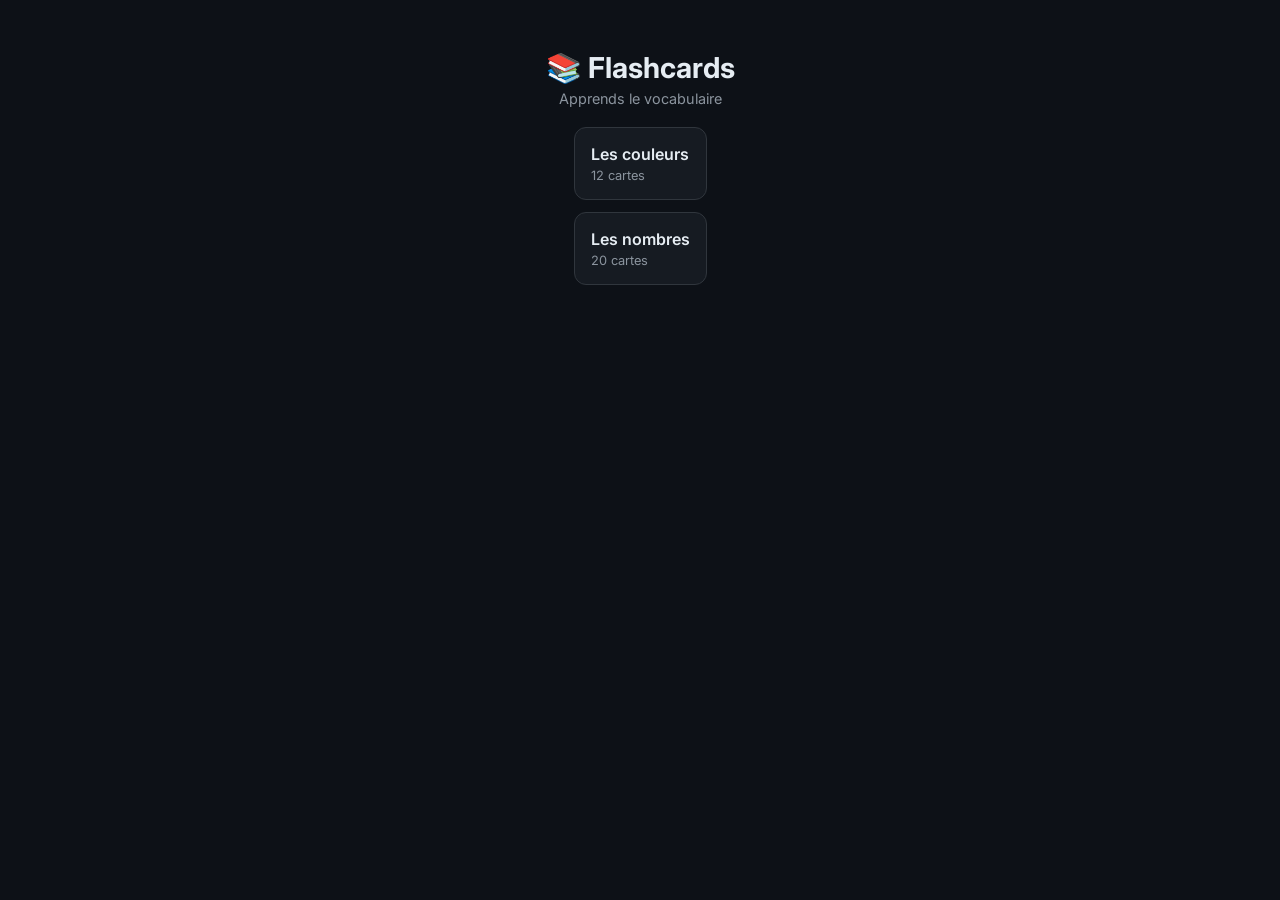
==== commit d9f6ff58: "Update index.html" ====
--- a/french-flashcards-main/index.html
+++ b/french-flashcards-main/index.html
@@ -6,9 +6,9 @@
     <meta name="apple-mobile-web-app-capable" content="yes">
     <meta name="apple-mobile-web-app-status-bar-style" content="black-translucent">
     <meta name="theme-color" content="#0d1117">
-    <title>Flashcards</title>
+    <title>Flashcards - Vocabulaire</title>
     <link rel="preconnect" href="https://fonts.googleapis.com">
-    <link href="https://fonts.googleapis.com/css2?family=Amiri:wght@400;700&family=Inter:wght@400;500;600;700&display=swap" rel="stylesheet">
+    <link href="https://fonts.googleapis.com/css2?family=Inter:wght@400;500;600;700&display=swap" rel="stylesheet">
     <style>
         * { margin: 0; padding: 0; box-sizing: border-box; -webkit-tap-highlight-color: transparent; }
         
@@ -121,7 +121,7 @@
         .mode-desc { font-size: 0.8rem; color: var(--text-secondary); margin-top: 2px; }
 
         /* ========== CARDS MODE ========== */
-        #cardsPage { padding: 20px; padding-left: 60px; padding-right: 60px; align-items: center; }
+        #cardsPage { padding: 20px; padding-left: 20px; padding-right: 20px; align-items: center; }
         .cards-header { width: 100%; max-width: 400px; display: flex; align-items: center; justify-content: space-between; margin-bottom: 15px; }
         .cards-progress { font-size: 0.95rem; font-weight: 600; }
         .settings-btn { width: 36px; height: 36px; background: var(--bg-secondary); border: 1px solid var(--border); border-radius: 8px; color: var(--text-primary); cursor: pointer; font-size: 1rem; }
@@ -135,7 +135,6 @@
         .swipe-hint { position: absolute; top: 50%; transform: translateY(-50%); display: flex; flex-direction: column; align-items: center; gap: 4px; font-size: 0.7rem; font-weight: 600; opacity: 0.5; pointer-events: none; }
         .swipe-hint.left { left: -50px; color: var(--accent-orange); }
         .swipe-hint.right { right: -50px; color: var(--accent-green); }
-        .swipe-hint .arrow { font-size: 1.2rem; }
         .swipe-card { width: 100%; height: 100%; position: absolute; border-radius: 16px; background: var(--bg-card); border: 2px solid var(--border); cursor: grab; touch-action: pan-y; transition: transform 0.1s, border-color 0.2s; overflow: hidden; }
         .swipe-card.swiping-right { border-color: var(--accent-green); }
         .swipe-card.swiping-left { border-color: var(--accent-orange); }
@@ -148,196 +147,42 @@
         .swipe-indicator { position: absolute; top: 20px; padding: 8px 16px; border-radius: 8px; font-weight: 700; font-size: 1rem; opacity: 0; transition: opacity 0.2s; }
         .swipe-indicator.left { left: 15px; background: var(--accent-orange); color: #000; }
         .swipe-indicator.right { right: 15px; background: var(--accent-green); color: #000; }
-        .swipe-card.swiping-right .swipe-indicator.right, .swipe-card.swiping-left .swipe-indicator.left { opacity: 1; }
         .card-audio { position: absolute; top: 15px; left: 15px; width: 36px; height: 36px; background: var(--bg-secondary); border: 1px solid var(--border); border-radius: 8px; color: var(--text-primary); cursor: pointer; font-size: 1rem; }
         .card-star { position: absolute; top: 15px; right: 15px; width: 36px; height: 36px; background: transparent; border: none; color: var(--text-secondary); cursor: pointer; font-size: 1.3rem; }
         .card-star.active { color: var(--accent-orange); }
-        .arabic-text { font-family: 'Amiri', serif; font-size: 3rem; line-height: 1.4; text-align: center; margin-bottom: 10px; }
-        .translit-text { font-size: 1rem; color: var(--text-secondary); font-style: italic; }
-        .french-text { font-size: 1.3rem; text-align: center; font-weight: 500; }
+        
+        .main-text { font-size: 2.2rem; font-weight: 700; text-align: center; margin-bottom: 10px; }
+        .french-text { font-size: 1.5rem; text-align: center; font-weight: 500; color: var(--accent-blue); }
+        
         .tap-hint { position: absolute; bottom: 20px; font-size: 0.8rem; color: var(--text-secondary); }
         .cards-controls { display: flex; gap: 15px; align-items: center; }
         .ctrl-btn { width: 50px; height: 50px; border-radius: 50%; border: 2px solid var(--border); background: var(--bg-secondary); color: var(--text-primary); cursor: pointer; font-size: 1.2rem; }
         .ctrl-btn.red { border-color: var(--accent-orange); color: var(--accent-orange); }
         .ctrl-btn.green { border-color: var(--accent-green); color: var(--accent-green); }
-        .complete-screen { display: none; flex-direction: column; align-items: center; justify-content: center; text-align: center; padding: 40px 20px; flex: 1; }
-        .complete-screen.active { display: flex; }
-        .complete-emoji { font-size: 4rem; margin-bottom: 20px; }
-        .complete-title { font-size: 1.5rem; font-weight: 700; margin-bottom: 10px; }
-        .complete-stats { color: var(--text-secondary); margin-bottom: 30px; }
-
-        /* ========== LEARN MODE ========== */
-        #learnPage { padding: 20px; align-items: center; }
-        .learn-header { width: 100%; max-width: 400px; margin-bottom: 15px; }
-        .learn-title { text-align: center; font-size: 0.95rem; font-weight: 600; margin-bottom: 10px; }
-        .learn-progress { display: flex; align-items: center; gap: 10px; }
-        .learn-bar { flex: 1; height: 6px; background: var(--border); border-radius: 3px; overflow: hidden; }
-        .learn-fill { height: 100%; background: var(--accent-green); transition: width 0.3s; }
-        .learn-count { background: var(--bg-secondary); padding: 4px 10px; border-radius: 12px; font-size: 0.8rem; font-weight: 600; }
-        .question-area { width: 100%; max-width: 400px; flex: 1; display: flex; flex-direction: column; align-items: center; justify-content: center; padding: 30px 0; }
-        .retry-badge { background: var(--accent-orange); color: #000; padding: 4px 12px; border-radius: 12px; font-size: 0.75rem; font-weight: 600; margin-bottom: 15px; }
-        .question-text { font-size: 1.4rem; font-weight: 600; text-align: center; margin-bottom: 40px; }
-        .question-text.arabic { font-family: 'Amiri', serif; font-size: 2.5rem; }
+
+        /* ========== LEARN & TEST ========== */
         .answers-list { width: 100%; display: flex; flex-direction: column; gap: 10px; }
         .answer-btn { width: 100%; padding: 16px 20px; background: var(--bg-secondary); border: 2px solid var(--border); border-radius: 12px; color: var(--text-primary); font-size: 1rem; text-align: left; cursor: pointer; transition: all 0.2s; }
         .answer-btn.correct { border-color: var(--accent-green); background: rgba(63, 185, 80, 0.15); }
         .answer-btn.wrong { border-color: var(--accent-red); background: rgba(248, 81, 73, 0.15); }
-        .answer-btn.arabic { font-family: 'Amiri', serif; font-size: 1.3rem; text-align: right; direction: rtl; }
-
-        /* Written Answer */
+
         .written-input {
-            width: 100%;
-            padding: 16px 20px;
-            background: var(--bg-secondary);
-            border: 2px solid var(--border);
-            border-radius: 12px;
-            color: var(--text-primary);
-            font-size: 1.1rem;
-            text-align: center;
-            outline: none;
-            transition: border-color 0.2s;
+            width: 100%; padding: 16px 20px; background: var(--bg-secondary); border: 2px solid var(--border); border-radius: 12px;
+            color: var(--text-primary); font-size: 1.1rem; text-align: center; outline: none; transition: border-color 0.2s;
         }
         .written-input:focus { border-color: var(--accent-blue); }
-        .written-input.correct { border-color: var(--accent-green); background: rgba(63, 185, 80, 0.1); }
-        .written-input.wrong { border-color: var(--accent-red); background: rgba(248, 81, 73, 0.1); }
-        .written-feedback { text-align: center; }
-        .written-feedback.correct { background: rgba(63, 185, 80, 0.15); color: var(--accent-green); }
-        .written-feedback.wrong { background: rgba(248, 81, 73, 0.15); color: var(--accent-red); }
-        .written-feedback .correct-answer { margin-top: 8px; color: var(--accent-green); font-weight: 600; }
-        
-        /* Mode selector in options */
-        .mode-toggle { display: flex; background: var(--bg-secondary); border-radius: 8px; overflow: hidden; }
-        .mode-toggle-btn {
-            flex: 1;
-            padding: 10px;
-            border: none;
-            background: transparent;
-            color: var(--text-secondary);
-            cursor: pointer;
-            font-size: 0.85rem;
-            transition: all 0.2s;
-        }
-        .mode-toggle-btn.active { background: var(--accent-blue); color: #fff; }
-        
-        .correction-options { margin-top: 10px; }
-        .correction-option {
-            display: flex;
-            align-items: center;
-            padding: 10px;
-            border-radius: 8px;
-            cursor: pointer;
-            margin-bottom: 5px;
-            transition: background 0.2s;
-        }
-        .correction-option:hover { background: var(--bg-card); }
-        .correction-option.active { background: rgba(88, 166, 255, 0.15); }
-        .correction-radio {
-            width: 18px; height: 18px;
-            border: 2px solid var(--border);
-            border-radius: 50%;
-            margin-right: 12px;
-            display: flex; align-items: center; justify-content: center;
-        }
-        .correction-option.active .correction-radio { border-color: var(--accent-blue); }
-        .correction-option.active .correction-radio::after {
-            content: '';
-            width: 10px; height: 10px;
-            background: var(--accent-blue);
-            border-radius: 50%;
-        }
-        .correction-label { font-size: 0.9rem; }
-        .correction-desc { font-size: 0.75rem; color: var(--text-secondary); margin-top: 2px; }
-
-        /* ========== TEST MODE ========== */
-        #testConfigPage, #testPage, #testResultsPage { padding: 20px; }
-        .config-section { max-width: 400px; margin: 0 auto; width: 100%; }
-        .config-title { font-size: 1.5rem; font-weight: 700; margin-bottom: 25px; }
-        .config-subtitle { font-size: 0.85rem; color: var(--text-secondary); margin-bottom: 5px; }
-        .config-group { background: var(--bg-secondary); border-radius: 12px; padding: 15px; margin-bottom: 12px; }
-        .config-row { display: flex; align-items: center; justify-content: space-between; padding: 10px 0; }
-        .config-row:not(:last-child) { border-bottom: 1px solid var(--border); }
-        .config-label { font-size: 0.95rem; }
-        .toggle { width: 48px; height: 28px; background: var(--border); border-radius: 14px; position: relative; cursor: pointer; transition: background 0.2s; }
-        .toggle.active { background: var(--accent-blue); }
-        .toggle::after { content: ''; position: absolute; width: 22px; height: 22px; background: #fff; border-radius: 50%; top: 3px; left: 3px; transition: transform 0.2s; }
-        .toggle.active::after { transform: translateX(20px); }
-        .config-select { background: var(--bg-card); border: 1px solid var(--border); border-radius: 8px; padding: 8px 12px; color: var(--text-primary); font-size: 0.9rem; }
-        .start-test-btn { margin-top: 30px; }
-
-        /* Test Progress */
-        .test-progress { width: 100%; height: 4px; background: var(--border); margin-bottom: 20px; }
-        .test-progress-fill { height: 100%; background: var(--accent-green); transition: width 0.3s; }
-        .test-counter { text-align: center; font-weight: 600; margin-bottom: 30px; }
-        .test-question { max-width: 400px; margin: 0 auto; width: 100%; flex: 1; display: flex; flex-direction: column; justify-content: center; }
-        .test-question-text { font-size: 1.4rem; font-weight: 600; text-align: center; margin-bottom: 40px; }
-        .test-question-text.arabic { font-family: 'Amiri', serif; font-size: 2.5rem; }
-        .test-answers { display: flex; flex-direction: column; gap: 10px; }
-        .test-answer-btn { width: 100%; padding: 16px 20px; background: var(--bg-secondary); border: 2px solid var(--border); border-radius: 12px; color: var(--text-primary); font-size: 1rem; text-align: left; cursor: pointer; }
-        .test-answer-btn.selected { border-color: var(--accent-blue); background: rgba(88, 166, 255, 0.1); }
-        .test-answer-btn.arabic { font-family: 'Amiri', serif; font-size: 1.3rem; text-align: right; direction: rtl; }
-
-        /* Test Results */
-        .results-header { text-align: center; margin-bottom: 30px; }
-        .results-title { font-size: 1.5rem; font-weight: 700; margin-bottom: 20px; }
-        .results-chart { position: relative; width: 120px; height: 120px; margin: 0 auto 20px; }
-        .results-chart svg { transform: rotate(-90deg); }
-        .results-chart-text { position: absolute; top: 50%; left: 50%; transform: translate(-50%, -50%); font-size: 1.5rem; font-weight: 700; }
-        .results-stats { display: flex; justify-content: center; gap: 30px; margin-bottom: 30px; }
-        .results-stat { display: flex; align-items: center; gap: 8px; }
-        .results-stat-dot { width: 12px; height: 12px; border-radius: 50%; }
-        .results-stat-dot.green { background: var(--accent-green); }
-        .results-stat-dot.red { background: var(--accent-red); }
-        .results-actions { display: flex; flex-direction: column; gap: 10px; max-width: 400px; margin: 0 auto 30px; }
-        .results-history { max-width: 400px; margin: 0 auto; }
-        .results-history-title { font-weight: 600; margin-bottom: 15px; }
-        .result-item { background: var(--bg-secondary); border-radius: 12px; padding: 15px; margin-bottom: 10px; }
-        .result-question { font-size: 0.9rem; color: var(--text-secondary); margin-bottom: 10px; }
-        .result-answers { display: flex; gap: 15px; align-items: center; flex-wrap: wrap; }
-        .result-answer { display: flex; align-items: center; gap: 6px; }
-        .result-answer.correct { color: var(--accent-green); }
-        .result-answer.wrong { color: var(--accent-red); }
-        .result-answer .icon { font-size: 1.1rem; }
-        .result-status { padding: 6px 12px; border-radius: 6px; font-size: 0.8rem; font-weight: 600; display: flex; align-items: center; gap: 6px; }
-        .result-status.correct { background: var(--accent-green); color: #000; }
-        .result-status.incorrect { background: var(--accent-red); color: #fff; }
 
         /* ========== MATCH MODE ========== */
-        #matchIntroPage, #matchPage { padding: 20px; align-items: center; }
-        .match-intro { text-align: center; max-width: 350px; }
-        .match-intro-visual { margin: 40px 0; }
-        .match-intro-grid { display: grid; grid-template-columns: repeat(4, 40px); gap: 8px; justify-content: center; }
-        .match-intro-cell { width: 40px; height: 40px; background: var(--bg-secondary); border-radius: 8px; display: flex; align-items: center; justify-content: center; }
-        .match-intro-cell.success { background: var(--accent-green); color: #000; }
-        .match-intro-title { font-size: 1.5rem; font-weight: 700; margin-bottom: 15px; }
-        .match-intro-desc { color: var(--text-secondary); margin-bottom: 30px; line-height: 1.5; }
-        
-        .match-header { width: 100%; display: flex; align-items: center; justify-content: space-between; margin-bottom: 20px; }
-        .match-timer { font-size: 1.1rem; font-weight: 600; }
-        .match-controls { display: flex; gap: 10px; }
-        .match-ctrl-btn { width: 36px; height: 36px; background: var(--bg-secondary); border: 1px solid var(--border); border-radius: 8px; color: var(--text-primary); cursor: pointer; font-size: 1rem; }
-        
         .match-grid { display: grid; grid-template-columns: repeat(3, 1fr); gap: 8px; width: 100%; max-width: 400px; }
         .match-cell {
-            aspect-ratio: 1;
-            background: var(--bg-secondary);
-            border: 2px solid var(--border);
-            border-radius: 12px;
-            display: flex;
-            align-items: center;
-            justify-content: center;
-            text-align: center;
-            padding: 8px;
-            cursor: pointer;
-            font-size: 0.85rem;
-            transition: all 0.2s;
-            word-break: break-word;
-        }
-        .match-cell.arabic { font-family: 'Amiri', serif; font-size: 1.1rem; direction: rtl; }
+            aspect-ratio: 1; background: var(--bg-secondary); border: 2px solid var(--border); border-radius: 12px;
+            display: flex; align-items: center; justify-content: center; text-align: center; padding: 8px; cursor: pointer; font-size: 0.85rem; transition: all 0.2s;
+        }
         .match-cell.selected { border-color: var(--accent-purple); background: rgba(163, 113, 247, 0.2); }
         .match-cell.correct { border-color: var(--accent-green); background: var(--accent-green); color: #000; }
         .match-cell.wrong { border-color: var(--accent-red); background: var(--accent-red); color: #fff; animation: shake 0.4s; }
-        .match-cell.matched { opacity: 0; pointer-events: none; transition: opacity 0.3s; }
-        
+        .match-cell.matched { opacity: 0; pointer-events: none; }
+
         @keyframes shake {
             0%, 100% { transform: translateX(0); }
             20% { transform: translateX(-8px); }
@@ -346,51 +191,22 @@
             80% { transform: translateX(8px); }
         }
 
-        .match-complete { text-align: center; }
-        .match-complete-time { font-size: 2rem; font-weight: 700; color: var(--accent-green); margin-bottom: 10px; }
-        .match-complete-text { color: var(--text-secondary); margin-bottom: 30px; }
-
         /* ========== OPTIONS MODAL ========== */
         .modal-overlay { display: none; position: fixed; inset: 0; background: rgba(0,0,0,0.7); z-index: 100; align-items: flex-end; justify-content: center; }
         .modal-overlay.active { display: flex; }
         .modal { width: 100%; max-width: 500px; background: var(--bg-secondary); border-radius: 20px 20px 0 0; padding: 20px; max-height: 80vh; overflow-y: auto; }
-        .modal-header { display: flex; align-items: center; justify-content: space-between; margin-bottom: 20px; }
-        .modal-title { font-size: 1.1rem; font-weight: 600; }
-        .modal-close { width: 32px; height: 32px; background: var(--bg-card); border: none; border-radius: 8px; color: var(--text-primary); cursor: pointer; font-size: 1.2rem; }
         .option-group { background: var(--bg-card); border-radius: 12px; padding: 15px; margin-bottom: 12px; }
-        .option-group-title { font-size: 0.8rem; color: var(--text-secondary); margin-bottom: 10px; }
-        .option-row { display: flex; align-items: center; justify-content: space-between; padding: 8px 0; }
-        .option-label { font-size: 0.95rem; }
+        .toggle { width: 48px; height: 28px; background: var(--border); border-radius: 14px; position: relative; cursor: pointer; }
+        .toggle.active { background: var(--accent-blue); }
+        .toggle::after { content: ''; position: absolute; width: 22px; height: 22px; background: #fff; border-radius: 50%; top: 3px; left: 3px; transition: transform 0.2s; }
+        .toggle.active::after { transform: translateX(20px); }
         .side-selector { display: flex; background: var(--bg-secondary); border-radius: 8px; overflow: hidden; }
         .side-btn { padding: 8px 16px; border: none; background: transparent; color: var(--text-secondary); cursor: pointer; font-size: 0.85rem; }
         .side-btn.active { background: var(--accent-blue); color: #fff; }
 
-        @media (max-width: 400px) {
-            .arabic-text { font-size: 2.4rem; }
-            .card-wrapper { height: 350px; }
-            .question-text.arabic { font-size: 2rem; }
-            .match-cell { font-size: 0.75rem; }
-            .match-cell.arabic { font-size: 0.95rem; }
-        }
-
-        /* RTL Support */
-        [dir="rtl"] .page-header { flex-direction: row-reverse; }
-        [dir="rtl"] .mode-btn { flex-direction: row-reverse; text-align: right; }
-        [dir="rtl"] .mode-info { text-align: right; }
-        [dir="rtl"] .deck-meta { flex-direction: row-reverse; }
-        [dir="rtl"] .cards-header { flex-direction: row-reverse; }
-        [dir="rtl"] .progress-bar-container { flex-direction: row-reverse; }
-        [dir="rtl"] .swipe-hint.left { left: auto; right: -50px; }
-        [dir="rtl"] .swipe-hint.right { right: auto; left: -50px; }
-        [dir="rtl"] .config-row { flex-direction: row-reverse; }
-        [dir="rtl"] .option-row { flex-direction: row-reverse; }
-        [dir="rtl"] .results-stat { flex-direction: row-reverse; }
-        [dir="rtl"] .result-answers { flex-direction: row-reverse; }
-        [dir="rtl"] .learn-progress { flex-direction: row-reverse; }
-        [dir="rtl"] .match-header { flex-direction: row-reverse; }
-        [dir="rtl"] .modal-header { flex-direction: row-reverse; }
-        [dir="rtl"] .answer-btn { text-align: right; }
-        [dir="rtl"] .test-answer-btn { text-align: right; }
+        .complete-screen { display: none; flex-direction: column; align-items: center; justify-content: center; text-align: center; padding: 40px 20px; flex: 1; }
+        .complete-screen.active { display: flex; }
+        .complete-emoji { font-size: 4rem; margin-bottom: 20px; }
     </style>
 </head>
 <body>
@@ -398,8 +214,8 @@
     <!-- HOME PAGE -->
     <div class="page active" id="homePage">
         <div class="home-header">
-            <h1>📚 Flashcards</h1>
-            <p>Choisis un deck pour commencer</p>
+            <h1 id="homeTitle">📚 Flashcards</h1>
+            <p id="homeSub">Apprends le vocabulaire</p>
         </div>
         <div class="deck-grid" id="deckGrid"></div>
     </div>
@@ -442,7 +258,7 @@
                     <div class="mode-desc">Évalue tes connaissances</div>
                 </div>
             </div>
-            <div class="mode-btn" onclick="startMatchIntro()">
+            <div class="mode-btn" onclick="startMatch()">
                 <div class="mode-icon">🔗</div>
                 <div class="mode-info">
                     <div class="mode-name">Associer</div>
@@ -474,8 +290,7 @@
                 <button class="card-star" id="starBtn" onclick="event.stopPropagation(); toggleStar()">☆</button>
                 <div class="card-inner" id="cardInner">
                     <div class="card-face card-front">
-                        <div class="arabic-text" id="cardFrontText"></div>
-                        <div class="translit-text" id="cardTranslit"></div>
+                        <div class="main-text" id="cardFrontText"></div>
                         <div class="tap-hint">Appuie pour retourner</div>
                     </div>
                     <div class="card-face card-back">
@@ -502,1265 +317,418 @@
         <div class="page-header">
             <button class="back-btn" onclick="exitMode()">←</button>
             <div class="page-title">Apprendre</div>
-            <button class="settings-btn" onclick="openOptions('learn')">⚙️</button>
-        </div>
-        <div class="learn-header">
-            <div class="learn-title" id="learnCycle">Cycle d'apprentissage 1</div>
-            <div class="learn-progress">
-                <div class="learn-bar"><div class="learn-fill" id="learnProgressBar"></div></div>
-                <div class="learn-count" id="learnCount">0</div>
-            </div>
-        </div>
-        <div class="question-area" id="questionArea">
-            <div class="retry-badge" id="retryBadge" style="display:none">Essayons à nouveau</div>
-            <div class="question-text" id="questionText"></div>
-            <div class="answers-list" id="answersList"></div>
-            <div class="written-answer-area" id="writtenAnswerArea" style="display:none; width:100%;">
-                <input type="text" class="written-input" id="writtenInput" placeholder="" autocomplete="off" autocapitalize="off">
-                <button class="primary-btn" style="margin-top:10px" id="submitWrittenBtn" onclick="submitWrittenAnswer()">Valider</button>
-                <div class="written-feedback" id="writtenFeedback" style="display:none; margin-top:15px; padding:15px; border-radius:10px;"></div>
-            </div>
+        </div>
+        <div class="question-area" style="padding: 20px; align-items: center; display: flex; flex-direction: column; flex: 1;">
+            <div class="main-text" id="questionText" style="margin-top: 50px;"></div>
+            <div class="answers-list" id="answersList" style="margin-top: 40px; width: 100%; max-width: 400px;"></div>
         </div>
         <div class="complete-screen" id="learnComplete">
             <div class="complete-emoji">🏆</div>
-            <div class="complete-title">Cycle terminé !</div>
-            <div class="complete-stats" id="learnCompleteStats"></div>
-            <button class="primary-btn" onclick="nextLearnCycle()">Cycle suivant</button>
-            <button class="secondary-btn" style="margin-top:10px" onclick="exitMode()">Terminer</button>
+            <div class="complete-title">Terminé !</div>
+            <button class="primary-btn" onclick="exitMode()">Retour</button>
         </div>
     </div>
 
-    <!-- TEST CONFIG PAGE -->
+    <!-- TEST CONFIG & TEST -->
     <div class="page" id="testConfigPage">
+        <div class="page-header"><button class="back-btn" onclick="exitMode()">←</button></div>
+        <div style="padding: 20px; max-width: 400px; margin: 0 auto; width: 100%;">
+            <h2 style="margin-bottom: 20px;">Lancer un test</h2>
+            <button class="primary-btn" onclick="startTest()">Commencer le test</button>
+        </div>
+    </div>
+
+    <div class="page" id="testPage">
+        <div class="page-header"><div class="page-title" id="testCounter">1 / 10</div></div>
+        <div class="question-area" style="padding: 20px; align-items: center; display: flex; flex-direction: column; flex: 1;">
+            <div class="main-text" id="testQuestionText" style="margin-top: 50px;"></div>
+            <div class="answers-list" id="testAnswers" style="margin-top: 40px; width: 100%; max-width: 400px;"></div>
+        </div>
+    </div>
+
+    <!-- MATCH MODE -->
+    <div class="page" id="matchPage">
         <div class="page-header">
             <button class="back-btn" onclick="exitMode()">←</button>
-            <div class="page-title" id="testDeckName"></div>
-        </div>
-        <div class="config-section">
-            <div class="config-title" id="configTestTitle">Configurez votre test</div>
-            <div class="config-group">
-                <div class="config-row">
-                    <span class="config-label" id="configNumQLabel">Nombre de questions</span>
-                    <select class="config-select" id="testNumQuestions">
-                        <option value="5">5</option>
-                        <option value="10">10</option>
-                        <option value="15" selected>15</option>
-                        <option value="20">20</option>
-                        <option value="all">Toutes</option>
-                    </select>
-                </div>
-            </div>
-            <div class="config-group">
-                <div class="option-group-title" id="testAnswerModeTitle">Mode de réponse</div>
-                <div class="mode-toggle">
-                    <button class="mode-toggle-btn active" id="testModeQCM" onclick="setTestAnswerMode('qcm')">Choix multiple</button>
-                    <button class="mode-toggle-btn" id="testModeWritten" onclick="setTestAnswerMode('written')">Réponse écrite</button>
-                </div>
-                <div class="correction-options" id="testCorrectionOptions" style="display:none; margin-top:10px;">
-                    <div class="correction-option active" data-level="flexible" onclick="setTestCorrectionLevel('flexible')">
-                        <div class="correction-radio"></div>
-                        <div>
-                            <div class="correction-label">Flexible</div>
-                            <div class="correction-desc">Tolère les fautes mineures et accents</div>
-                        </div>
-                    </div>
-                    <div class="correction-option" data-level="moderate" onclick="setTestCorrectionLevel('moderate')">
-                        <div class="correction-radio"></div>
-                        <div>
-                            <div class="correction-label">Modéré</div>
-                            <div class="correction-desc">Tolère les accents, orthographe exacte</div>
-                        </div>
-                    </div>
-                    <div class="correction-option" data-level="strict" onclick="setTestCorrectionLevel('strict')">
-                        <div class="correction-radio"></div>
-                        <div>
-                            <div class="correction-label">Strict</div>
-                            <div class="correction-desc">Réponse exacte requise</div>
-                        </div>
-                    </div>
-                </div>
-            </div>
-            <button class="primary-btn start-test-btn" onclick="startTest()">Commencer le test</button>
+            <div class="page-title">Associer</div>
+        </div>
+        <div style="display: flex; justify-content: center; padding: 20px;">
+            <div class="match-grid" id="matchGrid"></div>
+        </div>
+        <div class="complete-screen" id="matchComplete">
+            <div class="complete-emoji">⚡</div>
+            <div class="complete-title">Fini !</div>
+            <button class="primary-btn" onclick="exitMode()">Retour</button>
         </div>
     </div>
 
-    <!-- TEST PAGE -->
-    <div class="page" id="testPage">
-        <div class="page-header">
-            <button class="back-btn" onclick="exitMode()">←</button>
-            <div class="page-title" id="testCounter">1 / 15</div>
-        </div>
-        <div class="test-progress"><div class="test-progress-fill" id="testProgressFill"></div></div>
-        <div class="test-question" id="testQuestionArea">
-            <div class="test-question-text" id="testQuestionText"></div>
-            <div class="test-answers" id="testAnswers"></div>
-            <div class="test-written-area" id="testWrittenArea" style="display:none; width:100%; max-width:400px; margin:0 auto;">
-                <input type="text" class="written-input" id="testWrittenInput" placeholder="" autocomplete="off" autocapitalize="off">
-            </div>
-        </div>
-        <div style="padding: 20px; max-width: 400px; margin: 0 auto; width: 100%;">
-            <button class="primary-btn" id="testNextBtn" onclick="nextTestQuestion()" disabled>Suivant</button>
-        </div>
-    </div>
-
-    <!-- TEST RESULTS PAGE -->
-    <div class="page" id="testResultsPage">
-        <div class="page-header">
-            <button class="back-btn" onclick="exitMode()">←</button>
-            <div class="page-title" id="testResultsCounter">15 / 15</div>
-        </div>
-        <div class="test-progress"><div class="test-progress-fill" style="width:100%"></div></div>
-        <div style="padding: 20px; overflow-y: auto; flex: 1;">
-            <div class="results-header">
-                <div class="results-title" id="resultsTitle">Vous êtes en train d'apprendre !</div>
-                <div class="results-chart">
-                    <svg width="120" height="120" viewBox="0 0 120 120">
-                        <circle cx="60" cy="60" r="50" fill="none" stroke="var(--border)" stroke-width="12"/>
-                        <circle cx="60" cy="60" r="50" fill="none" stroke="var(--accent-green)" stroke-width="12" 
-                                stroke-dasharray="314" stroke-dashoffset="314" id="resultsCircle"/>
-                        <circle cx="60" cy="60" r="50" fill="none" stroke="var(--accent-orange)" stroke-width="12" 
-                                stroke-dasharray="314" stroke-dashoffset="314" id="resultsCircleWrong"/>
-                    </svg>
-                    <div class="results-chart-text" id="resultsPercent">0%</div>
-                </div>
-                <div class="results-stats">
-                    <div class="results-stat"><div class="results-stat-dot green"></div><span>Correct</span><span id="resultsCorrectCount">0</span></div>
-                    <div class="results-stat"><div class="results-stat-dot red"></div><span>Incorrect</span><span id="resultsWrongCount">0</span></div>
-                </div>
-            </div>
-            <div class="results-actions">
-                <button class="primary-btn" onclick="startLearnMode()">📖 Mode Apprendre</button>
-                <button class="secondary-btn" onclick="startTestConfig()">🔄 Nouveau test</button>
-            </div>
-            <div class="results-history">
-                <div class="results-history-title">Vos réponses</div>
-                <div id="resultsHistoryList"></div>
-            </div>
-        </div>
-    </div>
-
-    <!-- MATCH INTRO PAGE -->
-    <div class="page" id="matchIntroPage">
-        <div class="page-header">
-            <button class="back-btn" onclick="exitMode()">←</button>
-            <div class="page-title"></div>
-        </div>
-        <div class="match-intro" style="flex:1; display:flex; flex-direction:column; justify-content:center;">
-            <div class="match-intro-visual">
-                <div class="match-intro-grid">
-                    <div class="match-intro-cell"></div>
-                    <div class="match-intro-cell success">✓</div>
-                    <div class="match-intro-cell"></div>
-                    <div class="match-intro-cell"></div>
-                    <div class="match-intro-cell"></div>
-                    <div class="match-intro-cell"></div>
-                    <div class="match-intro-cell success">✓</div>
-                    <div class="match-intro-cell"></div>
-                </div>
-            </div>
-            <div class="match-intro-title">Prêt à jouer ?</div>
-            <div class="match-intro-desc">Associez tous les termes avec leurs définitions le plus rapidement possible. Si vous vous trompez, une pénalité de temps sera ajoutée !</div>
-            <button class="primary-btn" onclick="startMatch()">Commencer le jeu</button>
-        </div>
-    </div>
-
-    <!-- MATCH PAGE -->
-    <div class="page" id="matchPage">
-        <div class="match-header">
-            <button class="back-btn" onclick="exitMode()">←</button>
-            <div class="match-timer" id="matchTimer">0,0 secondes</div>
-            <div class="match-controls">
-                <button class="match-ctrl-btn" onclick="restartMatch()">↻</button>
-            </div>
-        </div>
-        <div class="match-grid" id="matchGrid"></div>
-        <div class="complete-screen" id="matchComplete">
-            <div class="complete-emoji">🎉</div>
-            <div class="match-complete-time" id="matchFinalTime">12,5 secondes</div>
-            <div class="match-complete-text">Toutes les paires trouvées !</div>
-            <button class="primary-btn" onclick="restartMatch()">Rejouer</button>
-            <button class="secondary-btn" style="margin-top:10px" onclick="exitMode()">Retour</button>
-        </div>
-    </div>
-
-    <!-- OPTIONS MODAL -->
+    <!-- OPTIONS -->
     <div class="modal-overlay" id="optionsModal">
         <div class="modal">
-            <div class="modal-header">
+            <div class="modal-header" style="display: flex; justify-content: space-between; margin-bottom: 20px;">
                 <div class="modal-title">Options</div>
-                <button class="modal-close" onclick="closeOptions()">✕</button>
+                <button onclick="closeOptions()" style="background: none; border: none; color: white; font-size: 1.5rem;">✕</button>
             </div>
             <div class="option-group">
-                <div class="option-group-title">Général</div>
-                <div class="option-row">
-                    <span class="option-label">Mélanger les cartes</span>
+                <div style="display: flex; justify-content: space-between; align-items: center;">
+                    <span>Mélanger</span>
                     <div class="toggle" id="toggleShuffle" onclick="toggleOption('shuffle')"></div>
                 </div>
             </div>
             <div class="option-group">
-                <div class="option-group-title">Côté de la carte</div>
-                <div class="option-row">
-                    <span class="option-label">Recto</span>
-                    <div class="side-selector">
-                        <button class="side-btn active" data-side="arabic" onclick="setSide('arabic')">Arabe</button>
-                        <button class="side-btn" data-side="french" onclick="setSide('french')">Français</button>
-                    </div>
+                <span>Langue au recto</span>
+                <div class="side-selector" style="margin-top: 10px;">
+                    <button class="side-btn active" id="btnSideEng" onclick="setSide('english')">Anglais</button>
+                    <button class="side-btn" id="btnSideFr" onclick="setSide('french')">Français</button>
                 </div>
             </div>
-            <!-- Learn/Test specific options -->
-            <div class="option-group" id="answerModeGroup" style="display:none;">
-                <div class="option-group-title" id="answerModeTitle">Mode de réponse</div>
-                <div class="mode-toggle">
-                    <button class="mode-toggle-btn active" id="modeQCM" onclick="setAnswerMode('qcm')">Choix multiple</button>
-                    <button class="mode-toggle-btn" id="modeWritten" onclick="setAnswerMode('written')">Réponse écrite</button>
-                </div>
-                <div class="correction-options" id="correctionOptions" style="display:none;">
-                    <div class="correction-option active" onclick="setCorrectionLevel('flexible')">
-                        <div class="correction-radio"></div>
-                        <div>
-                            <div class="correction-label">Flexible</div>
-                            <div class="correction-desc">Tolère les fautes mineures et accents</div>
-                        </div>
-                    </div>
-                    <div class="correction-option" onclick="setCorrectionLevel('moderate')">
-                        <div class="correction-radio"></div>
-                        <div>
-                            <div class="correction-label">Modéré</div>
-                            <div class="correction-desc">Tolère les accents, orthographe exacte</div>
-                        </div>
-                    </div>
-                    <div class="correction-option" onclick="setCorrectionLevel('strict')">
-                        <div class="correction-radio"></div>
-                        <div>
-                            <div class="correction-label">Strict</div>
-                            <div class="correction-desc">Réponse exacte requise</div>
-                        </div>
-                    </div>
-                </div>
-            </div>
-            <button class="primary-btn" style="margin-top:10px" onclick="restartWithOptions()">Parcourir à nouveau</button>
+            <button class="primary-btn" onclick="closeOptions()" style="margin-top: 10px;">Appliquer</button>
         </div>
     </div>
 
-    <script src="data/decks.js"></script>
     <script>
-        // ========== i18n ==========
-        const translations = {
-            fr: {
-                appTitle: '📚 Flashcards',
-                chooseDecek: 'Choisis un deck pour commencer',
-                cards: 'cartes',
-                mastered: 'acquis',
-                learning: 'En cours',
-                known: 'Acquis',
-                // Modes
-                modeCards: 'Cartes',
-                modeCardsDesc: 'Swipe pour trier ce que tu connais',
-                modeLearn: 'Apprendre',
-                modeLearnDesc: 'QCM avec répétition intelligente',
-                modeTest: 'Test',
-                modeTestDesc: 'Évalue tes connaissances',
-                modeMatch: 'Associer',
-                modeMatchDesc: 'Relie les paires rapidement',
-                // Cards
-                tapToFlip: 'Appuie pour retourner',
-                toReview: 'À revoir',
-                // Learn
-                learningCycle: "Cycle d'apprentissage",
-                tryAgain: 'Essayons à nouveau',
-                cycleComplete: 'Cycle terminé !',
-                correct: 'correct',
-                errors: 'erreurs',
-                nextCycle: 'Cycle suivant',
-                finish: 'Terminer',
-                congrats: 'Bravo !',
-                allLearned: 'Bravo ! Tu as tout appris ! 🎉',
-                // Test
-                configureTest: 'Configurez votre test',
-                numQuestions: 'Nombre de questions',
-                multipleChoice: 'Choix multiple',
-                startTest: 'Commencer le test',
-                next: 'Suivant',
-                yourResults: 'Vos résultats',
-                youAreLearning: "Vous êtes en train d'apprendre !",
-                wellDone: 'Bien joué !',
-                excellent: 'Excellent ! 🌟',
-                correctLabel: 'Correct',
-                incorrectLabel: 'Incorrect',
-                learnMode: '📖 Mode Apprendre',
-                newTest: '🔄 Nouveau test',
-                yourAnswers: 'Vos réponses',
-                // Match
-                readyToPlay: 'Prêt à jouer ?',
-                matchInstructions: 'Associez tous les termes avec leurs définitions le plus rapidement possible. Si vous vous trompez, une pénalité de temps sera ajoutée !',
-                startGame: 'Commencer le jeu',
-                seconds: 'secondes',
-                allPairsFound: 'Toutes les paires trouvées !',
-                playAgain: 'Rejouer',
-                back: 'Retour',
-                // Options
-                options: 'Options',
-                shuffleCards: 'Mélanger les cartes',
-                cardSide: 'Côté de la carte',
-                front: 'Recto',
-                arabic: 'Arabe',
-                french: 'Français',
-                browseAgain: 'Parcourir à nouveau',
-                general: 'Général',
-                all: 'Toutes',
-                // Written answers
-                answerMode: 'Mode de réponse',
-                multipleChoice: 'Choix multiple',
-                writtenAnswer: 'Réponse écrite',
-                correctionLevel: 'Niveau de correction',
-                flexible: 'Flexible',
-                moderate: 'Modéré',
-                strict: 'Strict',
-                flexibleDesc: 'Tolère les fautes mineures et accents',
-                moderateDesc: 'Tolère les accents, orthographe exacte',
-                strictDesc: 'Réponse exacte requise',
-                typeYourAnswer: 'Tapez votre réponse...',
-                submit: 'Valider',
-                correctAnswerWas: 'Bonne réponse :',
-                yourAnswerWas: 'Votre réponse :'
+        // ========== DONNÉES ==========
+        const DECKS_DATA = [
+            {
+                id: "les-couleurs",
+                name: "Les couleurs",
+                description: "Vocabulaire anglais-français : les couleurs",
+                cards: [
+                    { "front": "Black", "back": "Noir" },
+                    { "front": "White", "back": "Blanc" },
+                    { "front": "Red", "back": "Rouge" },
+                    { "front": "Blue", "back": "Bleu" },
+                    { "front": "Green", "back": "Vert" },
+                    { "front": "Yellow", "back": "Jaune" },
+                    { "front": "Orange", "back": "Orange" },
+                    { "front": "Pink", "back": "Rose" },
+                    { "front": "Purple", "back": "Violet" },
+                    { "front": "Brown", "back": "Marron" },
+                    { "front": "Grey", "back": "Gris" },
+                    { "front": "Beige", "back": "Beige" }
+                ]
             },
-            en: {
-                appTitle: '📚 Flashcards',
-                chooseDeck: 'Choose a deck to start',
-                cards: 'cards',
-                mastered: 'mastered',
-                learning: 'Learning',
-                known: 'Known',
-                // Modes
-                modeCards: 'Cards',
-                modeCardsDesc: 'Swipe to sort what you know',
-                modeLearn: 'Learn',
-                modeLearnDesc: 'Quiz with smart repetition',
-                modeTest: 'Test',
-                modeTestDesc: 'Evaluate your knowledge',
-                modeMatch: 'Match',
-                modeMatchDesc: 'Match pairs quickly',
-                // Cards
-                tapToFlip: 'Tap to flip',
-                toReview: 'To review',
-                // Learn
-                learningCycle: 'Learning cycle',
-                tryAgain: 'Let\'s try again',
-                cycleComplete: 'Cycle complete!',
-                correct: 'correct',
-                errors: 'errors',
-                nextCycle: 'Next cycle',
-                finish: 'Finish',
-                congrats: 'Well done!',
-                allLearned: 'Congrats! You learned everything! 🎉',
-                // Test
-                configureTest: 'Configure your test',
-                numQuestions: 'Number of questions',
-                multipleChoice: 'Multiple choice',
-                startTest: 'Start test',
-                next: 'Next',
-                yourResults: 'Your results',
-                youAreLearning: 'You\'re learning!',
-                wellDone: 'Well done!',
-                excellent: 'Excellent! 🌟',
-                correctLabel: 'Correct',
-                incorrectLabel: 'Incorrect',
-                learnMode: '📖 Learn mode',
-                newTest: '🔄 New test',
-                yourAnswers: 'Your answers',
-                // Match
-                readyToPlay: 'Ready to play?',
-                matchInstructions: 'Match all terms with their definitions as fast as possible. If you make a mistake, a time penalty will be added!',
-                startGame: 'Start game',
-                seconds: 'seconds',
-                allPairsFound: 'All pairs found!',
-                playAgain: 'Play again',
-                back: 'Back',
-                // Options
-                options: 'Options',
-                shuffleCards: 'Shuffle cards',
-                cardSide: 'Card side',
-                front: 'Front',
-                arabic: 'Arabic',
-                french: 'French',
-                browseAgain: 'Browse again',
-                general: 'General',
-                all: 'All',
-                // Written answers
-                answerMode: 'Answer mode',
-                multipleChoice: 'Multiple choice',
-                writtenAnswer: 'Written answer',
-                correctionLevel: 'Correction level',
-                flexible: 'Flexible',
-                moderate: 'Moderate',
-                strict: 'Strict',
-                flexibleDesc: 'Tolerates minor typos and accents',
-                moderateDesc: 'Tolerates accents, exact spelling',
-                strictDesc: 'Exact answer required',
-                typeYourAnswer: 'Type your answer...',
-                submit: 'Submit',
-                correctAnswerWas: 'Correct answer:',
-                yourAnswerWas: 'Your answer:'
-            },
-            ar: {
-                appTitle: '📚 البطاقات التعليمية',
-                chooseDeck: 'اختر مجموعة للبدء',
-                cards: 'بطاقات',
-                mastered: 'متقن',
-                learning: 'قيد التعلم',
-                known: 'معروف',
-                // Modes
-                modeCards: 'البطاقات',
-                modeCardsDesc: 'اسحب لفرز ما تعرفه',
-                modeLearn: 'تعلّم',
-                modeLearnDesc: 'اختبار مع تكرار ذكي',
-                modeTest: 'اختبار',
-                modeTestDesc: 'قيّم معرفتك',
-                modeMatch: 'وصّل',
-                modeMatchDesc: 'وصّل الأزواج بسرعة',
-                // Cards
-                tapToFlip: 'اضغط للقلب',
-                toReview: 'للمراجعة',
-                // Learn
-                learningCycle: 'دورة التعلم',
-                tryAgain: 'لنحاول مرة أخرى',
-                cycleComplete: 'اكتملت الدورة!',
-                correct: 'صحيح',
-                errors: 'أخطاء',
-                nextCycle: 'الدورة التالية',
-                finish: 'إنهاء',
-                congrats: 'أحسنت!',
-                allLearned: 'ممتاز! لقد تعلمت كل شيء! 🎉',
-                // Test
-                configureTest: 'إعداد الاختبار',
-                numQuestions: 'عدد الأسئلة',
-                multipleChoice: 'اختيار متعدد',
-                startTest: 'ابدأ الاختبار',
-                next: 'التالي',
-                yourResults: 'نتائجك',
-                youAreLearning: 'أنت في طور التعلم!',
-                wellDone: 'أحسنت!',
-                excellent: 'ممتاز! 🌟',
-                correctLabel: 'صحيح',
-                incorrectLabel: 'خطأ',
-                learnMode: '📖 وضع التعلم',
-                newTest: '🔄 اختبار جديد',
-                yourAnswers: 'إجاباتك',
-                // Match
-                readyToPlay: 'مستعد للعب؟',
-                matchInstructions: 'وصّل جميع المصطلحات بتعريفاتها بأسرع وقت ممكن. إذا أخطأت، ستُضاف عقوبة زمنية!',
-                startGame: 'ابدأ اللعبة',
-                seconds: 'ثواني',
-                allPairsFound: 'تم العثور على جميع الأزواج!',
-                playAgain: 'العب مرة أخرى',
-                back: 'رجوع',
-                // Options
-                options: 'الخيارات',
-                shuffleCards: 'خلط البطاقات',
-                cardSide: 'وجه البطاقة',
-                front: 'الأمام',
-                arabic: 'عربي',
-                french: 'فرنسي',
-                browseAgain: 'تصفح مرة أخرى',
-                general: 'عام',
-                all: 'الكل',
-                // Written answers
-                answerMode: 'نوع الإجابة',
-                multipleChoice: 'اختيار متعدد',
-                writtenAnswer: 'إجابة مكتوبة',
-                correctionLevel: 'مستوى التصحيح',
-                flexible: 'مرن',
-                moderate: 'معتدل',
-                strict: 'صارم',
-                flexibleDesc: 'يتسامح مع الأخطاء الطفيفة',
-                moderateDesc: 'يتسامح مع التشكيل، إملاء دقيق',
-                strictDesc: 'إجابة دقيقة مطلوبة',
-                typeYourAnswer: 'اكتب إجابتك...',
-                submit: 'تأكيد',
-                correctAnswerWas: 'الإجابة الصحيحة:',
-                yourAnswerWas: 'إجابتك:'
+            {
+                id: "les-nombres",
+                name: "Les nombres",
+                description: "Vocabulaire anglais-français : les nombres",
+                cards: [
+                    { "front": "One", "back": "Un" }, { "front": "Two", "back": "Deux" },
+                    { "front": "Three", "back": "Trois" }, { "front": "Four", "back": "Quatre" },
+                    { "front": "Five", "back": "Cinq" }, { "front": "Six", "back": "Six" },
+                    { "front": "Seven", "back": "Sept" }, { "front": "Height", "back": "Huit" },
+                    { "front": "Nine", "back": "Neuf" }, { "front": "Ten", "back": "Dix" },
+                    { "front": "Twenty", "back": "Vingt" }, { "front": "Thirty", "back": "Trente" },
+                    { "front": "Forty", "back": "Quarante" }, { "front": "Fifty", "back": "Cinquante" },
+                    { "front": "Sixty", "back": "Soixante" }, { "front": "Seventy", "back": "Soixante-dix" },
+                    { "front": "Eighty", "back": "Quatre-vingts" }, { "front": "Ninety", "back": "Quatre-vingt-dix" },
+                    { "front": "One hundred", "back": "Cent" }, { "front": "One thousand", "back": "Mille" }
+                ]
             }
-        };
-        
-        // Detect language
-        const userLang = (navigator.language || navigator.userLanguage || 'fr').split('-')[0];
-        const lang = translations[userLang] ? userLang : 'fr';
-        const isRTL = lang === 'ar';
-        const t = (key) => translations[lang][key] || translations['fr'][key] || key;
-        
-        // Apply RTL if Arabic
-        if (isRTL) {
-            document.documentElement.dir = 'rtl';
-            document.body.style.textAlign = 'right';
-        }
-
-        // ========== STATE ==========
-        let decks = [];
+        ];
+
+        // ========== ÉTAT ==========
         let currentDeck = null;
-        let currentCards = [];
-        let currentIndex = 0;
         let knownCards = new Set();
         let learningCards = new Set();
-        let history = [];
         let starred = new Set();
-        let options = { shuffle: false, frontSide: 'arabic' };
-
-        // Learn mode
-        let learnQueue = [], learnIndex = 0, learnCycle = 1, learnCorrect = 0, learnWrong = 0, retrySet = new Set();
-        let learnConfig = { inputMode: 'qcm', correctionLevel: 'flexible' }; // qcm | written
-
-        // Test mode
-        let testQuestions = [], testIndex = 0, testAnswers = [], testConfig = { inputMode: 'qcm', correctionLevel: 'flexible' };
-
-        // ========== ANSWER VALIDATION ==========
-        // Remove Arabic diacritics (harakats)
-        function removeArabicDiacritics(str) {
-            return str.replace(/[\u064B-\u065F\u0670]/g, '');
-        }
+        let options = { shuffle: false, frontSide: 'english' };
         
-        // Remove French accents
-        function removeFrenchAccents(str) {
-            return str.normalize('NFD').replace(/[\u0300-\u036f]/g, '');
-        }
-        
-        // Normalize string for comparison
-        function normalizeAnswer(str, level = 'flexible') {
-            let normalized = str.trim().toLowerCase();
-            
-            // Always remove Arabic diacritics (harakats are optional)
-            normalized = removeArabicDiacritics(normalized);
-            
-            if (level === 'flexible' || level === 'moderate') {
-                // Remove accents for flexible/moderate
-                normalized = removeFrenchAccents(normalized);
-            }
-            
-            if (level === 'flexible') {
-                // Remove extra spaces, punctuation for flexible
-                normalized = normalized.replace(/\s+/g, ' ').replace(/[.,!?;:'"()-]/g, '');
-            }
-            
-            return normalized;
-        }
-        
-        // Calculate Levenshtein distance for typo tolerance
-        function levenshtein(a, b) {
-            if (a.length === 0) return b.length;
-            if (b.length === 0) return a.length;
-            const matrix = [];
-            for (let i = 0; i <= b.length; i++) matrix[i] = [i];
-            for (let j = 0; j <= a.length; j++) matrix[0][j] = j;
-            for (let i = 1; i <= b.length; i++) {
-                for (let j = 1; j <= a.length; j++) {
-                    matrix[i][j] = b.charAt(i-1) === a.charAt(j-1) 
-                        ? matrix[i-1][j-1]
-                        : Math.min(matrix[i-1][j-1] + 1, matrix[i][j-1] + 1, matrix[i-1][j] + 1);
-                }
-            }
-            return matrix[b.length][a.length];
-        }
-        
-        // Check if answer is correct
-        function checkWrittenAnswer(userAnswer, correctAnswer, level = 'flexible') {
-            const normalizedUser = normalizeAnswer(userAnswer, level);
-            const normalizedCorrect = normalizeAnswer(correctAnswer, level);
-            
-            if (normalizedUser === normalizedCorrect) return true;
-            
-            if (level === 'flexible') {
-                // Allow 1-2 typos for longer words
-                const maxTypos = normalizedCorrect.length > 5 ? 2 : 1;
-                return levenshtein(normalizedUser, normalizedCorrect) <= maxTypos;
-            }
-            
-            return false;
-        }
-
-        // Match mode
-        let matchCells = [], matchSelected = null, matchStartTime = 0, matchTimerInterval = null, matchPenalty = 0;
-
-        // ========== STORAGE ==========
-        function getStorageKey(id) { return `flashcards-${id}`; }
-        function loadProgress(id) {
-            try {
-                const d = localStorage.getItem(getStorageKey(id));
-                if (d) { const p = JSON.parse(d); knownCards = new Set(p.known||[]); learningCards = new Set(p.learning||[]); starred = new Set(p.starred||[]); }
-            } catch(e) { knownCards = new Set(); learningCards = new Set(); starred = new Set(); }
-        }
-        function saveProgress() {
-            if (!currentDeck) return;
-            localStorage.setItem(getStorageKey(currentDeck.id), JSON.stringify({ known: [...knownCards], learning: [...learningCards], starred: [...starred] }));
-        }
-
-        // ========== DECK LOADING ==========
-        async function loadDecks() {
-            if (window.DECKS_DATA) { decks = window.DECKS_DATA; } 
-            else { decks = []; }
-            renderDeckList();
-        }
-        function renderDeckList() {
-            const grid = document.getElementById('deckGrid');
-            grid.innerHTML = decks.map(deck => {
-                loadProgress(deck.id);
-                return `<div class="deck-card" onclick="openDeck('${deck.id}')">
-                    <div class="deck-name">${deck.name}</div>
-                    <div class="deck-meta"><span>📚 ${deck.cards.length} ${t('cards')}</span><span>✅ ${knownCards.size} ${t('mastered')}</span></div>
-                </div>`;
-            }).join('');
-            knownCards = new Set(); learningCards = new Set();
-        }
-
-        // ========== NAVIGATION ==========
-        function showPage(id) { document.querySelectorAll('.page').forEach(p => p.classList.remove('active')); document.getElementById(id).classList.add('active'); }
+        // Navigation / Rendu global
+        function showPage(id) {
+            document.querySelectorAll('.page').forEach(p => p.classList.remove('active'));
+            document.getElementById(id).classList.add('active');
+        }
+
+        function exitMode() {
+            saveProgress();
+            openDeck(currentDeck.id);
+        }
+
         function openDeck(id) {
-            currentDeck = decks.find(d => d.id === id); if (!currentDeck) return;
+            currentDeck = DECKS_DATA.find(d => d.id === id);
             loadProgress(id);
             document.getElementById('deckTitle').textContent = currentDeck.name;
             document.getElementById('statKnown').textContent = knownCards.size;
             document.getElementById('statLearning').textContent = learningCards.size;
             showPage('deckPage');
         }
-        function exitMode() { saveProgress(); openDeck(currentDeck.id); }
-
-        // ========== CARDS MODE ==========
+
+        function renderDeckList() {
+            const grid = document.getElementById('deckGrid');
+            grid.innerHTML = DECKS_DATA.map(deck => `
+                <div class="deck-card" onclick="openDeck('${deck.id}')">
+                    <div class="deck-name">${deck.name}</div>
+                    <div class="deck-meta"><span>${deck.cards.length} cartes</span></div>
+                </div>
+            `).join('');
+        }
+
+        // ========== STOCKAGE ==========
+        function saveProgress() {
+            if (!currentDeck) return;
+            localStorage.setItem(`flash-${currentDeck.id}`, JSON.stringify({
+                known: [...knownCards],
+                learning: [...learningCards],
+                starred: [...starred]
+            }));
+        }
+        function loadProgress(id) {
+            const data = localStorage.getItem(`flash-${id}`);
+            if (data) {
+                const p = JSON.parse(data);
+                knownCards = new Set(p.known || []);
+                learningCards = new Set(p.learning || []);
+                starred = new Set(p.starred || []);
+            } else {
+                knownCards = new Set();
+                learningCards = new Set();
+                starred = new Set();
+            }
+        }
+
+        // ========== MODE CARTES ==========
+        let cardList = [];
+        let cardIdx = 0;
+        let history = [];
+
         function startCardsMode() {
-            currentCards = [...currentDeck.cards];
-            if (options.shuffle) currentCards = shuffle(currentCards);
-            currentIndex = 0; history = [];
+            cardList = options.shuffle ? shuffle([...currentDeck.cards]) : [...currentDeck.cards];
+            cardIdx = 0;
+            history = [];
             document.getElementById('cardsComplete').classList.remove('active');
             document.getElementById('cardWrapper').style.display = 'block';
             document.querySelector('.cards-controls').style.display = 'flex';
             showPage('cardsPage');
-            renderCurrentCard();
-        }
-        function renderCurrentCard() {
-            if (currentIndex >= currentCards.length) { showCardsComplete(); return; }
-            const card = currentCards[currentIndex];
-            const swipeCard = document.getElementById('swipeCard');
-            const cardInner = document.getElementById('cardInner');
-            swipeCard.style.transform = '';
-            swipeCard.classList.remove('fly-left', 'fly-right', 'swiping-left', 'swiping-right');
-            cardInner.classList.remove('flipped');
-            if (options.frontSide === 'arabic') {
+            renderCard();
+        }
+
+        function renderCard() {
+            if (cardIdx >= cardList.length) { showCardsComplete(); return; }
+            const card = cardList[cardIdx];
+            const inner = document.getElementById('cardInner');
+            inner.classList.remove('flipped');
+            
+            if (options.frontSide === 'english') {
                 document.getElementById('cardFrontText').textContent = card.front;
-                document.getElementById('cardFrontText').style.fontFamily = "'Amiri', serif";
-                document.getElementById('cardFrontText').style.fontSize = '3rem';
-                document.getElementById('cardTranslit').textContent = card.translit || '';
                 document.getElementById('cardBackText').textContent = card.back;
             } else {
                 document.getElementById('cardFrontText').textContent = card.back;
-                document.getElementById('cardFrontText').style.fontFamily = "'Inter', sans-serif";
-                document.getElementById('cardFrontText').style.fontSize = '1.5rem';
-                document.getElementById('cardTranslit').textContent = '';
-                document.getElementById('cardBackText').innerHTML = `<div style="font-family:'Amiri';font-size:2.5rem;margin-bottom:10px">${card.front}</div><div style="font-size:0.9rem;color:var(--text-secondary)">${card.translit||''}</div>`;
+                document.getElementById('cardBackText').textContent = card.front;
             }
-            const idx = currentDeck.cards.indexOf(card);
-            document.getElementById('starBtn').textContent = starred.has(idx) ? '★' : '☆';
-            document.getElementById('starBtn').classList.toggle('active', starred.has(idx));
-            updateCardsProgress();
-            setupSwipeGestures();
-        }
-        function updateCardsProgress() {
-            const total = currentCards.length;
-            document.getElementById('cardsProgress').textContent = `${currentIndex + 1} / ${total}`;
+
+            const globalIdx = currentDeck.cards.indexOf(card);
+            document.getElementById('starBtn').textContent = starred.has(globalIdx) ? '★' : '☆';
+            document.getElementById('starBtn').classList.toggle('active', starred.has(globalIdx));
+            
+            document.getElementById('cardsProgress').textContent = `${cardIdx + 1} / ${cardList.length}`;
+            document.getElementById('cardsProgressBar').style.width = `${(cardIdx / cardList.length) * 100}%`;
             document.getElementById('countLeft').textContent = learningCards.size;
             document.getElementById('countRight').textContent = knownCards.size;
-            document.getElementById('cardsProgressBar').style.width = `${(currentIndex / total) * 100}%`;
-        }
-        function setupSwipeGestures() {
+
+            setupSwipe();
+        }
+
+        function setupSwipe() {
             const card = document.getElementById('swipeCard');
-            let startX = 0, startY = 0, currentX = 0, isDragging = false, hasMoved = false;
-            const DRAG_THRESHOLD = 15, SWIPE_THRESHOLD = 80;
-            function onStart(e) {
-                if (e.target.tagName === 'BUTTON') return;
-                const touch = e.type === 'touchstart' ? e.touches[0] : e;
-                startX = touch.clientX; startY = touch.clientY; currentX = startX;
-                isDragging = true; hasMoved = false;
+            let startX = 0, isDragging = false;
+            
+            const onStart = (e) => {
+                if (e.target.closest('button')) return;
+                startX = (e.type === 'touchstart') ? e.touches[0].clientX : e.clientX;
+                isDragging = true;
                 card.style.transition = 'none';
-            }
-            function onMove(e) {
+            };
+            const onMove = (e) => {
                 if (!isDragging) return;
-                const touch = e.type === 'touchmove' ? e.touches[0] : e;
-                currentX = touch.clientX;
-                const diffX = currentX - startX, diffY = touch.clientY - startY;
-                if (Math.abs(diffX) > DRAG_THRESHOLD && Math.abs(diffX) > Math.abs(diffY)) {
-                    hasMoved = true;
-                    const visualDiff = diffX > 0 ? diffX - DRAG_THRESHOLD : diffX + DRAG_THRESHOLD;
-                    card.style.transform = `translateX(${visualDiff}px) rotate(${visualDiff * 0.04}deg)`;
-                    card.classList.toggle('swiping-right', diffX > 50);
-                    card.classList.toggle('swiping-left', diffX < -50);
+                const x = (e.type === 'touchmove') ? e.touches[0].clientX : e.clientX;
+                const diff = x - startX;
+                card.style.transform = `translateX(${diff}px) rotate(${diff * 0.05}deg)`;
+                card.classList.toggle('swiping-right', diff > 50);
+                card.classList.toggle('swiping-left', diff < -50);
+            };
+            const onEnd = (e) => {
+                if (!isDragging) return;
+                isDragging = false;
+                const x = (e.type === 'touchend') ? e.changedTouches[0].clientX : e.clientX;
+                const diff = x - startX;
+                card.style.transition = 'all 0.3s ease';
+                
+                if (diff > 100) swipeRight();
+                else if (diff < -100) swipeLeft();
+                else {
+                    card.style.transform = '';
+                    card.classList.remove('swiping-left', 'swiping-right');
+                    if (Math.abs(diff) < 10) document.getElementById('cardInner').classList.toggle('flipped');
                 }
-            }
-            function onEnd(e) {
-                if (!isDragging) return;
-                isDragging = false; card.style.transition = '';
-                const diff = currentX - startX;
-                if (hasMoved && diff > SWIPE_THRESHOLD) { swipeRight(); }
-                else if (hasMoved && diff < -SWIPE_THRESHOLD) { swipeLeft(); }
-                else {
-                    card.style.transform = ''; card.classList.remove('swiping-left', 'swiping-right');
-                    if (!hasMoved && Math.abs(diff) < DRAG_THRESHOLD && e.target.tagName !== 'BUTTON') {
-                        document.getElementById('cardInner').classList.toggle('flipped');
-                    }
-                }
-            }
-            card.replaceWith(card.cloneNode(true));
-            const newCard = document.getElementById('swipeCard');
-            newCard.addEventListener('touchstart', onStart, { passive: true });
-            newCard.addEventListener('touchmove', onMove, { passive: true });
-            newCard.addEventListener('touchend', onEnd);
-            newCard.addEventListener('mousedown', onStart);
-            document.addEventListener('mousemove', onMove);
-            document.addEventListener('mouseup', onEnd);
-            newCard.addEventListener('click', (e) => { if (!hasMoved && e.target.tagName !== 'BUTTON') document.getElementById('cardInner').classList.toggle('flipped'); });
-        }
+            };
+
+            card.onmousedown = onStart;
+            window.onmousemove = onMove;
+            window.onmouseup = onEnd;
+            card.ontouchstart = onStart;
+            card.ontouchmove = onMove;
+            card.ontouchend = onEnd;
+        }
+
         function swipeRight() {
+            const card = cardList[cardIdx];
+            const globalIdx = currentDeck.cards.indexOf(card);
+            knownCards.add(globalIdx);
+            learningCards.delete(globalIdx);
             document.getElementById('swipeCard').classList.add('fly-right');
-            const idx = currentDeck.cards.indexOf(currentCards[currentIndex]);
-            knownCards.add(idx); learningCards.delete(idx);
-            history.push({ index: currentIndex, action: 'right', cardIdx: idx });
-            setTimeout(() => { currentIndex++; renderCurrentCard(); }, 300);
-        }
+            setTimeout(() => { cardIdx++; renderCard(); }, 300);
+        }
+
         function swipeLeft() {
+            const card = cardList[cardIdx];
+            const globalIdx = currentDeck.cards.indexOf(card);
+            learningCards.add(globalIdx);
+            knownCards.delete(globalIdx);
             document.getElementById('swipeCard').classList.add('fly-left');
-            const idx = currentDeck.cards.indexOf(currentCards[currentIndex]);
-            learningCards.add(idx); knownCards.delete(idx);
-            history.push({ index: currentIndex, action: 'left', cardIdx: idx });
-            setTimeout(() => { currentIndex++; renderCurrentCard(); }, 300);
-        }
-        function undoCard() {
-            if (history.length === 0) return;
-            const last = history.pop();
-            if (last.action === 'right') knownCards.delete(last.cardIdx);
-            else learningCards.delete(last.cardIdx);
-            currentIndex = last.index; renderCurrentCard();
-        }
+            setTimeout(() => { cardIdx++; renderCard(); }, 300);
+        }
+
+        function undoCard() { if (cardIdx > 0) { cardIdx--; renderCard(); } }
         function toggleStar() {
-            const idx = currentDeck.cards.indexOf(currentCards[currentIndex]);
-            if (starred.has(idx)) starred.delete(idx); else starred.add(idx);
-            document.getElementById('starBtn').textContent = starred.has(idx) ? '★' : '☆';
-            document.getElementById('starBtn').classList.toggle('active', starred.has(idx));
-            saveProgress();
-        }
-        function speakCurrent() { speak(currentCards[currentIndex].front); }
-        function speak(text) { speechSynthesis.cancel(); const u = new SpeechSynthesisUtterance(text); u.lang = 'ar-SA'; u.rate = 0.8; speechSynthesis.speak(u); }
+            const card = cardList[cardIdx];
+            const globalIdx = currentDeck.cards.indexOf(card);
+            if (starred.has(globalIdx)) starred.delete(globalIdx); else starred.add(globalIdx);
+            renderCard();
+        }
+
         function showCardsComplete() {
             document.getElementById('cardWrapper').style.display = 'none';
             document.querySelector('.cards-controls').style.display = 'none';
             document.getElementById('cardsComplete').classList.add('active');
-            document.getElementById('cardsCompleteStats').textContent = `${knownCards.size} ${t('mastered')} · ${learningCards.size} ${t('learning').toLowerCase()}`;
-            document.querySelector('#cardsComplete .complete-title').textContent = t('congrats');
-            saveProgress();
-        }
-
-        // ========== LEARN MODE ==========
+            document.getElementById('cardsCompleteStats').textContent = `${knownCards.size} acquis · ${learningCards.size} à revoir`;
+        }
+
+        // ========== APPRENDRE ==========
+        let learnList = [];
+        let lIdx = 0;
+
         function startLearnMode() {
-            learnCycle = 1; learnCorrect = 0; learnWrong = 0; retrySet = new Set();
-            buildLearnQueue();
-            document.getElementById('learnComplete').classList.remove('active');
-            document.getElementById('questionArea').style.display = 'flex';
+            learnList = shuffle([...currentDeck.cards]);
+            lIdx = 0;
             showPage('learnPage');
-            renderQuestion();
-        }
-        function buildLearnQueue() {
-            learnQueue = currentDeck.cards.map((card, idx) => ({ card, idx })).filter(item => !knownCards.has(item.idx));
-            if (retrySet.size > 0) {
-                const retryCards = [...retrySet].map(idx => ({ card: currentDeck.cards[idx], idx, isRetry: true }));
-                learnQueue = [...shuffle(retryCards), ...shuffle(learnQueue.filter(i => !retrySet.has(i.idx)))];
-            } else { learnQueue = shuffle(learnQueue); }
-            learnIndex = 0;
-        }
-        let currentLearnQuestion = { askFrench: false, correctAnswer: '', cardIdx: 0 };
-        
-        function renderQuestion() {
-            if (learnIndex >= learnQueue.length) { showLearnComplete(); return; }
-            const item = learnQueue[learnIndex];
-            document.getElementById('retryBadge').style.display = item.isRetry ? 'block' : 'none';
-            document.getElementById('retryBadge').textContent = t('tryAgain');
+            renderLearn();
+        }
+        function renderLearn() {
+            if (lIdx >= learnList.length) { document.getElementById('learnComplete').classList.add('active'); return; }
+            const card = learnList[lIdx];
+            const qText = document.getElementById('questionText');
+            const aList = document.getElementById('answersList');
             
-            const askFrench = Math.random() > 0.5;
-            currentLearnQuestion = {
-                askFrench,
-                correctAnswer: askFrench ? item.card.front : item.card.back,
-                cardIdx: item.idx
-            };
+            qText.textContent = card.front;
+            const others = currentDeck.cards.filter(c => c !== card);
+            const choices = shuffle([card, ...shuffle(others).slice(0, 3)]);
             
-            const questionText = document.getElementById('questionText');
-            questionText.textContent = askFrench ? item.card.back : item.card.front;
-            questionText.classList.toggle('arabic', !askFrench);
-            
-            // Reset written input
-            const writtenInput = document.getElementById('writtenInput');
-            const writtenFeedback = document.getElementById('writtenFeedback');
-            writtenInput.value = '';
-            writtenInput.classList.remove('correct', 'wrong');
-            writtenInput.disabled = false;
-            writtenFeedback.style.display = 'none';
-            
-            if (learnConfig.inputMode === 'written') {
-                // Written mode
-                document.getElementById('answersList').style.display = 'none';
-                document.getElementById('writtenAnswerArea').style.display = 'block';
-                writtenInput.placeholder = t('typeYourAnswer');
-                writtenInput.focus();
-                // Set direction based on expected answer
-                writtenInput.style.direction = askFrench ? 'rtl' : 'ltr';
-                writtenInput.style.fontFamily = askFrench ? "'Amiri', serif" : "'Inter', sans-serif";
+            aList.innerHTML = choices.map(c => `<button class="answer-btn" onclick="checkLearn('${c.back}', '${card.back}', this)">${c.back}</button>`).join('');
+        }
+        function checkLearn(sel, correct, btn) {
+            if (sel === correct) {
+                btn.classList.add('correct');
+                setTimeout(() => { lIdx++; renderLearn(); }, 600);
             } else {
-                // QCM mode
-                document.getElementById('answersList').style.display = 'flex';
-                document.getElementById('writtenAnswerArea').style.display = 'none';
-                const otherCards = currentDeck.cards.filter((c, i) => i !== item.idx);
-                const allAnswers = shuffle([item.card, ...shuffle(otherCards).slice(0, 3)]);
-                document.getElementById('answersList').innerHTML = allAnswers.map((ans, i) => {
-                    const text = askFrench ? ans.front : ans.back;
-                    return `<button class="answer-btn ${askFrench ? 'arabic' : ''}" onclick="checkAnswer(${i}, ${allAnswers.indexOf(item.card)}, ${item.idx})">${text}</button>`;
-                }).join('');
+                btn.classList.add('wrong');
             }
-            updateLearnProgress();
-        }
-        
-        function submitWrittenAnswer() {
-            const input = document.getElementById('writtenInput');
-            const feedback = document.getElementById('writtenFeedback');
-            const userAnswer = input.value.trim();
-            
-            if (!userAnswer) return;
-            
-            const isCorrect = checkWrittenAnswer(userAnswer, currentLearnQuestion.correctAnswer, learnConfig.correctionLevel);
-            
-            input.disabled = true;
-            input.classList.add(isCorrect ? 'correct' : 'wrong');
-            
-            feedback.style.display = 'block';
-            feedback.className = 'written-feedback ' + (isCorrect ? 'correct' : 'wrong');
-            
-            if (isCorrect) {
-                feedback.innerHTML = `✓ ${t('correctLabel')}`;
-                learnCorrect++;
-                retrySet.delete(currentLearnQuestion.cardIdx);
+        }
+
+        // ========== TEST ==========
+        function startTestConfig() { showPage('testConfigPage'); }
+        function startTest() {
+            cardList = shuffle([...currentDeck.cards]).slice(0, 10);
+            cardIdx = 0;
+            showPage('testPage');
+            renderTest();
+        }
+        function renderTest() {
+            if (cardIdx >= cardList.length) { exitMode(); return; }
+            const card = cardList[cardIdx];
+            document.getElementById('testCounter').textContent = `${cardIdx + 1} / ${cardList.length}`;
+            document.getElementById('testQuestionText').textContent = card.front;
+            const choices = shuffle([card, ...shuffle(currentDeck.cards.filter(c => c !== card)).slice(0, 3)]);
+            document.getElementById('testAnswers').innerHTML = choices.map(c => `<button class="answer-btn" onclick="nextTest()">${c.back}</button>`).join('');
+        }
+        function nextTest() { cardIdx++; renderTest(); }
+
+        // ========== ASSOCIER ==========
+        function startMatch() {
+            const pairs = shuffle([...currentDeck.cards]).slice(0, 6);
+            let cells = [];
+            pairs.forEach(p => {
+                cells.push({ text: p.front, type: 'f', id: p.front });
+                cells.push({ text: p.back, type: 'b', id: p.front });
+            });
+            cells = shuffle(cells);
+            showPage('matchPage');
+            renderMatch(cells);
+        }
+        let firstMatch = null;
+        function renderMatch(cells) {
+            const grid = document.getElementById('matchGrid');
+            grid.innerHTML = cells.map((c, i) => `<div class="match-cell" onclick="handleMatch(this, '${c.id}', ${i})">${c.text}</div>`).join('');
+        }
+        function handleMatch(el, id, i) {
+            if (el.classList.contains('matched')) return;
+            if (!firstMatch) {
+                firstMatch = { el, id };
+                el.classList.add('selected');
             } else {
-                feedback.innerHTML = `✗ ${t('incorrectLabel')}<div class="correct-answer">${t('correctAnswerWas')} ${currentLearnQuestion.correctAnswer}</div>`;
-                learnWrong++;
-                retrySet.add(currentLearnQuestion.cardIdx);
-            }
-            
-            setTimeout(() => { learnIndex++; renderQuestion(); }, isCorrect ? 1000 : 2000);
-        }
-        
-        // Handle Enter key for written input
-        document.addEventListener('keydown', (e) => {
-            if (e.key === 'Enter' && document.getElementById('writtenAnswerArea').style.display !== 'none') {
-                const input = document.getElementById('writtenInput');
-                if (!input.disabled && input.value.trim()) {
-                    submitWrittenAnswer();
+                if (firstMatch.el === el) {
+                    el.classList.remove('selected');
+                    firstMatch = null;
+                } else if (firstMatch.id === id) {
+                    el.classList.add('correct');
+                    firstMatch.el.classList.add('correct');
+                    setTimeout(() => {
+                        el.classList.add('matched');
+                        firstMatch.el.classList.add('matched');
+                        firstMatch = null;
+                        if (document.querySelectorAll('.match-cell:not(.matched)').length === 0) {
+                            document.getElementById('matchGrid').style.display = 'none';
+                            document.getElementById('matchComplete').classList.add('active');
+                        }
+                    }, 400);
+                } else {
+                    el.classList.add('wrong');
+                    firstMatch.el.classList.add('wrong');
+                    setTimeout(() => {
+                        el.classList.remove('wrong');
+                        firstMatch.el.classList.remove('wrong', 'selected');
+                        firstMatch = null;
+                    }, 400);
                 }
             }
-        });
-        
-        function checkAnswer(sel, correct, cardIdx) {
-            const buttons = document.querySelectorAll('.answer-btn');
-            buttons[correct].classList.add('correct');
-            if (sel === correct) { learnCorrect++; retrySet.delete(cardIdx); setTimeout(() => { learnIndex++; renderQuestion(); }, 600); }
-            else { buttons[sel].classList.add('wrong'); learnWrong++; retrySet.add(cardIdx); setTimeout(() => { learnIndex++; renderQuestion(); }, 1200); }
-            buttons.forEach(b => b.disabled = true);
-        }
-        function updateLearnProgress() {
-            const progress = (learnIndex / learnQueue.length) * 100;
-            document.getElementById('learnCycle').textContent = `${t('learningCycle')} ${learnCycle}`;
-            document.getElementById('learnProgressBar').style.width = `${progress}%`;
-            document.getElementById('learnCount').textContent = learnQueue.length - learnIndex;
-        }
-        function showLearnComplete() {
-            document.getElementById('questionArea').style.display = 'none';
-            document.getElementById('learnComplete').classList.add('active');
-            document.querySelector('#learnComplete .complete-title').textContent = t('cycleComplete');
-            document.getElementById('learnCompleteStats').textContent = `✅ ${learnCorrect} ${t('correct')} · ❌ ${learnWrong} ${t('errors')}`;
-            document.querySelector('#learnComplete .primary-btn').textContent = t('nextCycle');
-            document.querySelector('#learnComplete .secondary-btn').textContent = t('finish');
-        }
-        function nextLearnCycle() {
-            learnCycle++; learnCorrect = 0; learnWrong = 0;
-            buildLearnQueue();
-            if (learnQueue.length === 0) { alert(t('allLearned')); exitMode(); return; }
-            document.getElementById('learnComplete').classList.remove('active');
-            document.getElementById('questionArea').style.display = 'flex';
-            renderQuestion();
-        }
-
-        // ========== TEST MODE ==========
-        function startTestConfig() {
-            document.getElementById('testDeckName').textContent = currentDeck.name;
-            // Update UI to match current config
-            document.getElementById('testModeQCM').classList.toggle('active', testConfig.inputMode === 'qcm');
-            document.getElementById('testModeWritten').classList.toggle('active', testConfig.inputMode === 'written');
-            document.getElementById('testCorrectionOptions').style.display = testConfig.inputMode === 'written' ? 'block' : 'none';
-            updateTestCorrectionUI(testConfig.correctionLevel);
-            showPage('testConfigPage');
-        }
-        
-        function setTestAnswerMode(mode) {
-            testConfig.inputMode = mode;
-            document.getElementById('testModeQCM').classList.toggle('active', mode === 'qcm');
-            document.getElementById('testModeWritten').classList.toggle('active', mode === 'written');
-            document.getElementById('testCorrectionOptions').style.display = mode === 'written' ? 'block' : 'none';
-        }
-        
-        function setTestCorrectionLevel(level) {
-            testConfig.correctionLevel = level;
-            updateTestCorrectionUI(level);
-        }
-        
-        function updateTestCorrectionUI(level) {
-            document.querySelectorAll('#testCorrectionOptions .correction-option').forEach((opt) => {
-                opt.classList.toggle('active', opt.dataset.level === level);
-            });
-        }
-        
-        function startTest() {
-            const numQ = document.getElementById('testNumQuestions').value;
-            let cards = shuffle([...currentDeck.cards]);
-            if (numQ !== 'all') cards = cards.slice(0, parseInt(numQ));
-            testQuestions = cards.map((card, i) => {
-                const askFrench = Math.random() > 0.5;
-                const correctAnswer = askFrench ? card.front : card.back;
-                const otherCards = currentDeck.cards.filter(c => c !== card);
-                const wrongAnswers = shuffle(otherCards).slice(0, 3);
-                const allAnswers = shuffle([card, ...wrongAnswers]);
-                return { 
-                    card, 
-                    askFrench, 
-                    answers: allAnswers, 
-                    correctIdx: allAnswers.indexOf(card), 
-                    correctAnswer,
-                    userAnswer: null,
-                    userWrittenAnswer: ''
-                };
-            });
-            testIndex = 0; testAnswers = [];
-            showPage('testPage');
-            renderTestQuestion();
-        }
-        
-        function renderTestQuestion() {
-            const q = testQuestions[testIndex];
-            document.getElementById('testCounter').textContent = `${testIndex + 1} / ${testQuestions.length}`;
-            document.getElementById('testProgressFill').style.width = `${((testIndex + 1) / testQuestions.length) * 100}%`;
-            const qText = document.getElementById('testQuestionText');
-            qText.textContent = q.askFrench ? q.card.back : q.card.front;
-            qText.classList.toggle('arabic', !q.askFrench);
-            
-            if (testConfig.inputMode === 'written') {
-                // Written mode
-                document.getElementById('testAnswers').style.display = 'none';
-                document.getElementById('testWrittenArea').style.display = 'block';
-                const input = document.getElementById('testWrittenInput');
-                input.value = q.userWrittenAnswer || '';
-                input.placeholder = t('typeYourAnswer');
-                input.style.direction = q.askFrench ? 'rtl' : 'ltr';
-                input.style.fontFamily = q.askFrench ? "'Amiri', serif" : "'Inter', sans-serif";
-                input.focus();
-                // Enable next button if there's text
-                document.getElementById('testNextBtn').disabled = !input.value.trim();
-                input.oninput = () => {
-                    q.userWrittenAnswer = input.value;
-                    document.getElementById('testNextBtn').disabled = !input.value.trim();
-                };
-            } else {
-                // QCM mode
-                document.getElementById('testAnswers').style.display = 'flex';
-                document.getElementById('testWrittenArea').style.display = 'none';
-                document.getElementById('testAnswers').innerHTML = q.answers.map((ans, i) => {
-                    const text = q.askFrench ? ans.front : ans.back;
-                    const selected = q.userAnswer === i ? 'selected' : '';
-                    return `<button class="test-answer-btn ${q.askFrench ? 'arabic' : ''} ${selected}" onclick="selectTestAnswer(${i})">${text}</button>`;
-                }).join('');
-                document.getElementById('testNextBtn').disabled = q.userAnswer === null;
-            }
-        }
-        
-        function selectTestAnswer(idx) {
-            testQuestions[testIndex].userAnswer = idx;
-            document.querySelectorAll('.test-answer-btn').forEach((btn, i) => btn.classList.toggle('selected', i === idx));
-            document.getElementById('testNextBtn').disabled = false;
-        }
-        
-        function nextTestQuestion() {
-            testIndex++;
-            if (testIndex >= testQuestions.length) { showTestResults(); return; }
-            renderTestQuestion();
-        }
-        function showTestResults() {
-            // Calculate scores based on mode
-            let correctCount = 0;
-            testQuestions.forEach(q => {
-                if (testConfig.inputMode === 'written') {
-                    q.isCorrect = checkWrittenAnswer(q.userWrittenAnswer || '', q.correctAnswer, testConfig.correctionLevel);
-                } else {
-                    q.isCorrect = q.userAnswer === q.correctIdx;
-                }
-                if (q.isCorrect) correctCount++;
-            });
-            
-            const total = testQuestions.length;
-            const percent = Math.round((correctCount / total) * 100);
-            document.getElementById('testResultsCounter').textContent = `${total} / ${total}`;
-            document.getElementById('resultsPercent').textContent = `${percent}%`;
-            document.getElementById('resultsCorrectCount').textContent = correctCount;
-            document.getElementById('resultsWrongCount').textContent = total - correctCount;
-            // Update circle
-            const correctOffset = 314 - (314 * correctCount / total);
-            document.getElementById('resultsCircle').style.strokeDashoffset = correctOffset;
-            // Title based on score
-            const titles = percent >= 80 ? t('excellent') : percent >= 60 ? t('wellDone') : t('youAreLearning');
-            document.getElementById('resultsTitle').textContent = titles;
-            // Update buttons
-            document.querySelector('#testResultsPage .results-actions .primary-btn').textContent = t('learnMode');
-            document.querySelector('#testResultsPage .results-actions .secondary-btn').textContent = t('newTest');
-            document.querySelector('.results-history-title').textContent = t('yourAnswers');
-            // History
-            document.getElementById('resultsHistoryList').innerHTML = testQuestions.map(q => {
-                const questionText = q.askFrench ? q.card.back : q.card.front;
-                const correctAnswer = q.correctAnswer;
-                let userAnswer;
-                if (testConfig.inputMode === 'written') {
-                    userAnswer = q.userWrittenAnswer || '-';
-                } else {
-                    userAnswer = q.userAnswer !== null ? (q.askFrench ? q.answers[q.userAnswer].front : q.answers[q.userAnswer].back) : '-';
-                }
-                return `<div class="result-item">
-                    <div class="result-question">${questionText}</div>
-                    <div class="result-answers">
-                        <div class="result-answer correct"><span class="icon">✓</span> ${correctAnswer}</div>
-                        ${!q.isCorrect ? `<div class="result-answer wrong"><span class="icon">✗</span> ${userAnswer}</div>` : ''}
-                    </div>
-                    <div class="result-status ${q.isCorrect ? 'correct' : 'incorrect'}">${q.isCorrect ? '✓ Correct' : '✗ Incorrect'}</div>
-                </div>`;
-            }).join('');
-            showPage('testResultsPage');
-        }
-
-        // ========== MATCH MODE ==========
-        function startMatchIntro() { showPage('matchIntroPage'); }
-        function startMatch() {
-            // Create pairs (limit to 6 pairs for 12 cells)
-            const pairs = shuffle([...currentDeck.cards]).slice(0, 6);
-            matchCells = [];
-            pairs.forEach((card, i) => {
-                matchCells.push({ id: i, type: 'front', text: card.front, pairId: i, matched: false });
-                matchCells.push({ id: i + 100, type: 'back', text: card.back, pairId: i, matched: false });
-            });
-            matchCells = shuffle(matchCells);
-            matchSelected = null; matchPenalty = 0;
-            renderMatchGrid();
-            document.getElementById('matchComplete').classList.remove('active');
-            document.getElementById('matchGrid').style.display = 'grid';
-            showPage('matchPage');
-            matchStartTime = Date.now();
-            matchTimerInterval = setInterval(updateMatchTimer, 100);
-        }
-        function renderMatchGrid() {
-            document.getElementById('matchGrid').innerHTML = matchCells.map((cell, i) => {
-                const isArabic = cell.type === 'front';
-                return `<div class="match-cell ${isArabic ? 'arabic' : ''} ${cell.matched ? 'matched' : ''}" data-idx="${i}" onclick="selectMatchCell(${i})">${cell.text}</div>`;
-            }).join('');
-        }
-        function selectMatchCell(idx) {
-            const cell = matchCells[idx];
-            if (cell.matched) return;
-            const cellEl = document.querySelectorAll('.match-cell')[idx];
-            if (matchSelected === null) {
-                matchSelected = idx;
-                cellEl.classList.add('selected');
-            } else if (matchSelected === idx) {
-                cellEl.classList.remove('selected');
-                matchSelected = null;
-            } else {
-                const firstCell = matchCells[matchSelected];
-                const firstEl = document.querySelectorAll('.match-cell')[matchSelected];
-                if (firstCell.pairId === cell.pairId && firstCell.type !== cell.type) {
-                    // Correct match
-                    firstEl.classList.remove('selected');
-                    firstEl.classList.add('correct');
-                    cellEl.classList.add('correct');
-                    setTimeout(() => {
-                        firstCell.matched = true;
-                        cell.matched = true;
-                        firstEl.classList.add('matched');
-                        cellEl.classList.add('matched');
-                        checkMatchComplete();
-                    }, 400);
-                } else {
-                    // Wrong match
-                    firstEl.classList.remove('selected');
-                    firstEl.classList.add('wrong');
-                    cellEl.classList.add('wrong');
-                    matchPenalty += 2000; // 2 second penalty
-                    setTimeout(() => {
-                        firstEl.classList.remove('wrong');
-                        cellEl.classList.remove('wrong');
-                    }, 500);
-                }
-                matchSelected = null;
-            }
-        }
-        function updateMatchTimer() {
-            const elapsed = Date.now() - matchStartTime + matchPenalty;
-            const seconds = (elapsed / 1000).toFixed(1);
-            document.getElementById('matchTimer').textContent = `${seconds} ${t('seconds')}`;
-        }
-        function checkMatchComplete() {
-            if (matchCells.every(c => c.matched)) {
-                clearInterval(matchTimerInterval);
-                const finalTime = ((Date.now() - matchStartTime + matchPenalty) / 1000).toFixed(1);
-                document.getElementById('matchFinalTime').textContent = `${finalTime} ${t('seconds')}`;
-                document.querySelector('.match-complete-text').textContent = t('allPairsFound');
-                document.querySelector('#matchComplete .primary-btn').textContent = t('playAgain');
-                document.querySelector('#matchComplete .secondary-btn').textContent = t('back');
-                document.getElementById('matchGrid').style.display = 'none';
-                document.getElementById('matchComplete').classList.add('active');
-            }
-        }
-        function restartMatch() { startMatch(); }
+        }
 
         // ========== OPTIONS ==========
-        let currentOptionsMode = 'cards'; // cards, learn, test
-        
-        function openOptions(mode = 'cards') {
-            currentOptionsMode = mode;
-            document.getElementById('optionsModal').classList.add('active');
+        function openOptions() { document.getElementById('optionsModal').classList.add('active'); }
+        function closeOptions() { document.getElementById('optionsModal').classList.remove('active'); }
+        function toggleOption(key) { 
+            options[key] = !options[key]; 
             document.getElementById('toggleShuffle').classList.toggle('active', options.shuffle);
-            document.querySelectorAll('.side-btn').forEach(btn => btn.classList.toggle('active', btn.dataset.side === options.frontSide));
-            
-            // Show/hide answer mode options based on mode
-            const answerModeGroup = document.getElementById('answerModeGroup');
-            if (mode === 'learn' || mode === 'test') {
-                answerModeGroup.style.display = 'block';
-                const config = mode === 'learn' ? learnConfig : testConfig;
-                document.getElementById('modeQCM').classList.toggle('active', config.inputMode === 'qcm');
-                document.getElementById('modeWritten').classList.toggle('active', config.inputMode === 'written');
-                document.getElementById('correctionOptions').style.display = config.inputMode === 'written' ? 'block' : 'none';
-                updateCorrectionUI(config.correctionLevel);
-            } else {
-                answerModeGroup.style.display = 'none';
-            }
-        }
-        
-        function closeOptions() { document.getElementById('optionsModal').classList.remove('active'); }
-        function toggleOption(opt) { options[opt] = !options[opt]; document.getElementById('toggleShuffle').classList.toggle('active', options.shuffle); }
-        function setSide(side) { options.frontSide = side; document.querySelectorAll('.side-btn').forEach(btn => btn.classList.toggle('active', btn.dataset.side === side)); }
-        
-        function setAnswerMode(mode) {
-            document.getElementById('modeQCM').classList.toggle('active', mode === 'qcm');
-            document.getElementById('modeWritten').classList.toggle('active', mode === 'written');
-            document.getElementById('correctionOptions').style.display = mode === 'written' ? 'block' : 'none';
-            
-            if (currentOptionsMode === 'learn') {
-                learnConfig.inputMode = mode;
-            } else if (currentOptionsMode === 'test') {
-                testConfig.inputMode = mode;
-            }
-        }
-        
-        function setCorrectionLevel(level) {
-            if (currentOptionsMode === 'learn') {
-                learnConfig.correctionLevel = level;
-            } else if (currentOptionsMode === 'test') {
-                testConfig.correctionLevel = level;
-            }
-            updateCorrectionUI(level);
-        }
-        
-        function updateCorrectionUI(level) {
-            document.querySelectorAll('.correction-option').forEach(opt => {
-                const optLevel = opt.querySelector('.correction-label').textContent.toLowerCase();
-                const isActive = optLevel === level || 
-                    (optLevel === t('flexible').toLowerCase() && level === 'flexible') ||
-                    (optLevel === t('moderate').toLowerCase() && level === 'moderate') ||
-                    (optLevel === t('strict').toLowerCase() && level === 'strict');
-                opt.classList.toggle('active', opt.textContent.toLowerCase().includes(level));
-            });
-            // Simpler approach - reset all and set the right one
-            const options = document.querySelectorAll('.correction-option');
-            options.forEach((opt, i) => {
-                opt.classList.toggle('active', 
-                    (i === 0 && level === 'flexible') ||
-                    (i === 1 && level === 'moderate') ||
-                    (i === 2 && level === 'strict')
-                );
-            });
-        }
-        
-        function restartWithOptions() { 
-            closeOptions(); 
-            if (currentOptionsMode === 'learn') startLearnMode();
-            else if (currentOptionsMode === 'test') startTestConfig();
-            else startCardsMode(); 
+        }
+        function setSide(side) {
+            options.frontSide = side;
+            document.getElementById('btnSideEng').classList.toggle('active', side === 'english');
+            document.getElementById('btnSideFr').classList.toggle('active', side === 'french');
         }
 
         // ========== UTILS ==========
-        function shuffle(arr) { const a = [...arr]; for (let i = a.length - 1; i > 0; i--) { const j = Math.floor(Math.random() * (i + 1)); [a[i], a[j]] = [a[j], a[i]]; } return a; }
-
-        // ========== i18n INIT ==========
-        function initI18n() {
-            // Home
-            document.querySelector('.home-header h1').textContent = t('appTitle');
-            document.querySelector('.home-header p').textContent = t('chooseDeck');
-            // Deck modes
-            document.querySelectorAll('.mode-btn').forEach((btn, i) => {
-                const modes = [
-                    { name: 'modeCards', desc: 'modeCardsDesc' },
-                    { name: 'modeLearn', desc: 'modeLearnDesc' },
-                    { name: 'modeTest', desc: 'modeTestDesc' },
-                    { name: 'modeMatch', desc: 'modeMatchDesc' }
-                ];
-                if (modes[i]) {
-                    btn.querySelector('.mode-name').textContent = t(modes[i].name);
-                    btn.querySelector('.mode-desc').textContent = t(modes[i].desc);
-                }
-            });
-            // Cards
-            document.querySelector('.tap-hint').textContent = t('tapToFlip');
-            document.querySelectorAll('.swipe-hint.left span:last-child').forEach(el => el.textContent = t('toReview'));
-            document.querySelectorAll('.swipe-hint.right span:last-child').forEach(el => el.textContent = t('known'));
-            document.querySelector('.swipe-indicator.left').textContent = t('learning');
-            document.querySelector('.swipe-indicator.right').textContent = t('known');
-            // Stats labels
-            document.querySelectorAll('.stat-label').forEach((el, i) => {
-                el.textContent = i === 0 ? t('known') : t('learning');
-            });
-            // Test config
-            document.querySelector('.config-title').textContent = t('configureTest');
-            document.querySelectorAll('.config-label').forEach((el, i) => {
-                if (i === 0) el.textContent = t('numQuestions');
-                if (i === 1) el.textContent = t('multipleChoice');
-            });
-            document.querySelector('.start-test-btn').textContent = t('startTest');
-            document.getElementById('testNextBtn').textContent = t('next');
-            // Match intro
-            document.querySelector('.match-intro-title').textContent = t('readyToPlay');
-            document.querySelector('.match-intro-desc').textContent = t('matchInstructions');
-            document.querySelector('#matchIntroPage .primary-btn').textContent = t('startGame');
-            // Options modal
-            document.querySelector('.modal-title').textContent = t('options');
-            document.querySelectorAll('.option-group-title').forEach((el, i) => {
-                el.textContent = i === 0 ? t('general') : t('cardSide');
-            });
-            document.querySelectorAll('.option-label').forEach((el, i) => {
-                if (i === 0) el.textContent = t('shuffleCards');
-                if (i === 1) el.textContent = t('front');
-            });
-            document.querySelectorAll('.side-btn').forEach((el, i) => {
-                el.textContent = i === 0 ? t('arabic') : t('french');
-            });
-            document.querySelector('#optionsModal .primary-btn').textContent = t('browseAgain');
-            // Update html lang
-            document.documentElement.lang = lang;
-        }
-
-        // ========== INIT ==========
-        initI18n();
-        loadDecks();
+        function shuffle(a) { for (let i = a.length - 1; i > 0; i--) { const j = Math.floor(Math.random() * (i + 1)); [a[i], a[j]] = [a[j], a[i]]; } return a; }
+        function speakCurrent() {
+            const text = (options.frontSide === 'english') ? cardList[cardIdx].front : cardList[cardIdx].back;
+            const lang = (options.frontSide === 'english') ? 'en-US' : 'fr-FR';
+            speechSynthesis.cancel();
+            const u = new SpeechSynthesisUtterance(text);
+            u.lang = lang;
+            speechSynthesis.speak(u);
+        }
+
+        // INIT
+        renderDeckList();
     </script>
 </body>
 </html>
